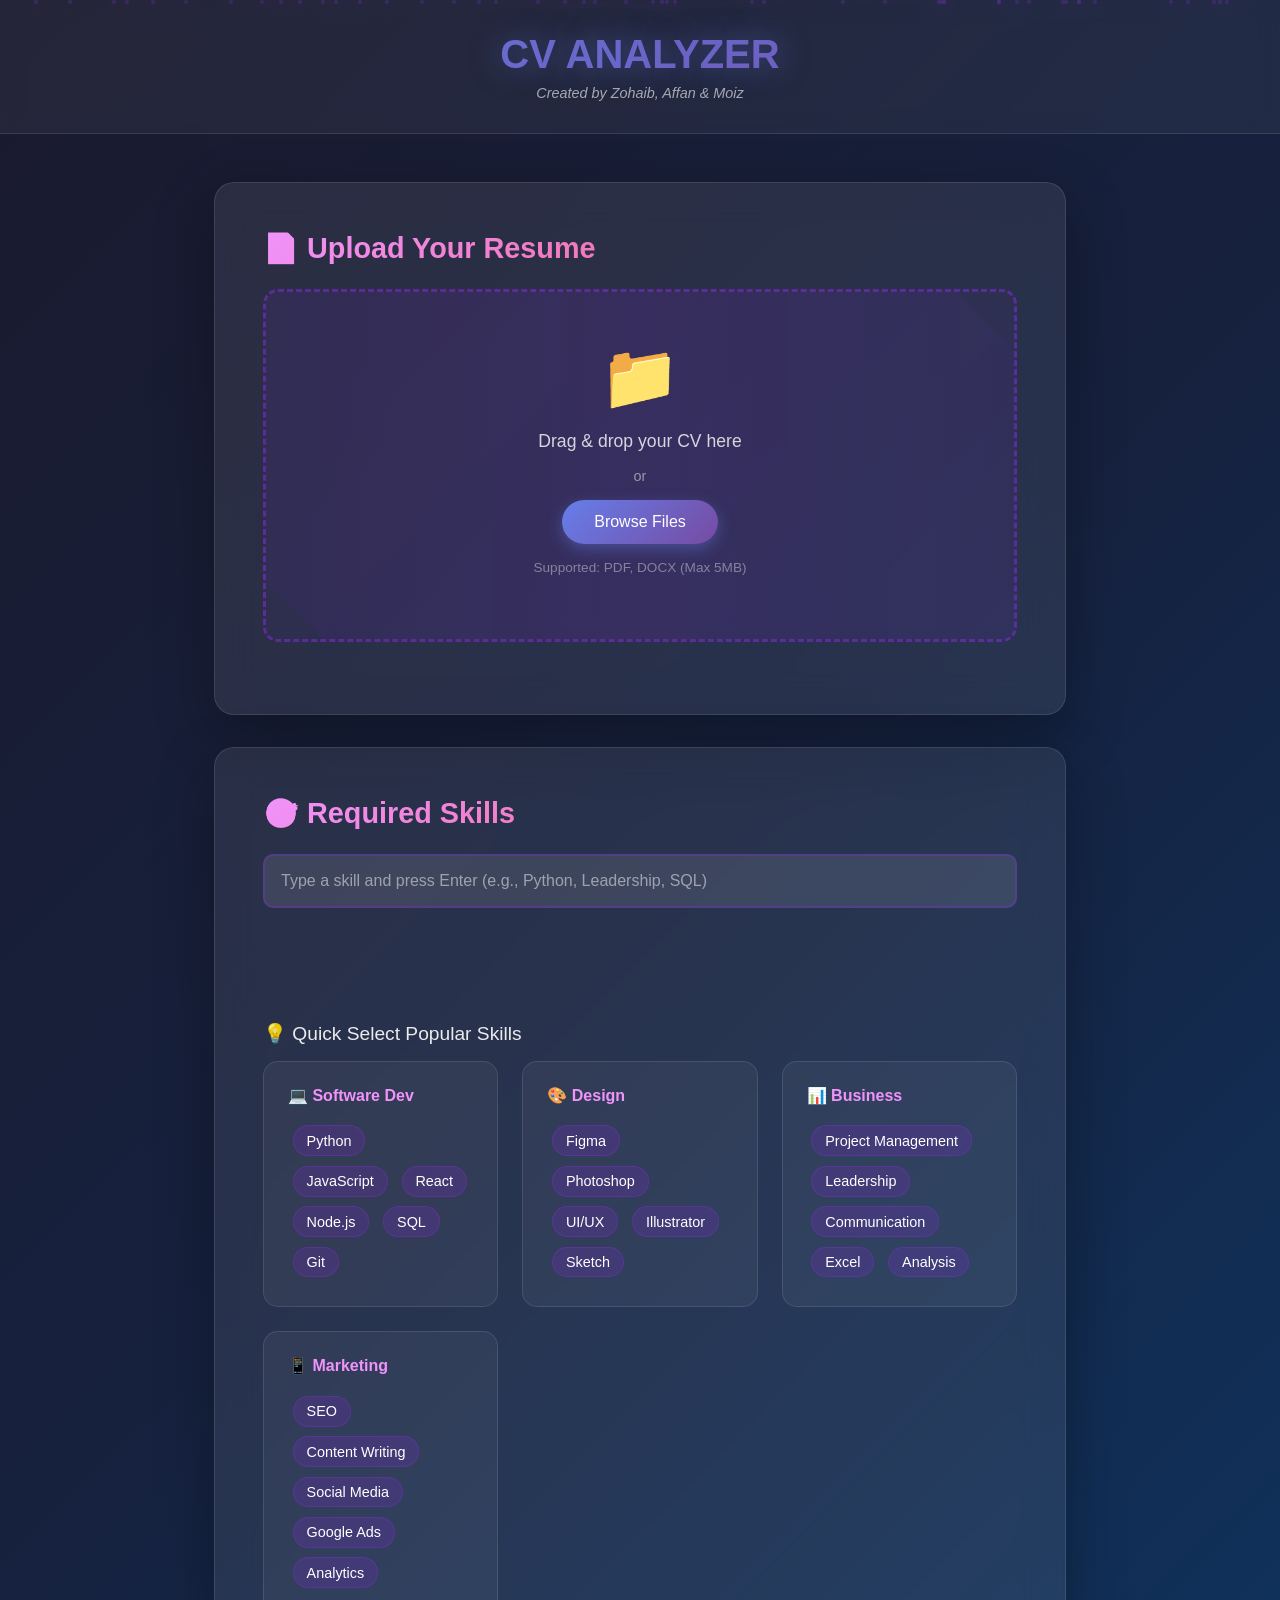
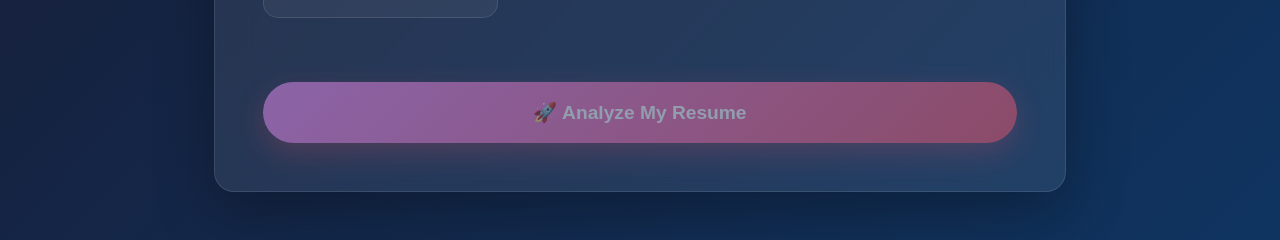
==== index.html @ d863b353 "Add files via upload" ====
<!DOCTYPE html>
<html lang="en">
<head>
    <meta charset="UTF-8">
    <meta name="viewport" content="width=device-width, initial-scale=1.0">
    <title>CV Analyzer - Upload Your Resume</title>
    <style>
        * {
            margin: 0;
            padding: 0;
            box-sizing: border-box;
        }

        body {
            font-family: 'Segoe UI', Tahoma, Geneva, Verdana, sans-serif;
            background: linear-gradient(135deg, #1a1a2e 0%, #16213e 50%, #0f3460 100%);
            min-height: 100vh;
            color: #fff;
            overflow-x: hidden;
        }

        /* Animated Background Particles */
        .particles {
            position: fixed;
            top: 0;
            left: 0;
            width: 100%;
            height: 100%;
            overflow: hidden;
            z-index: 0;
        }

        .particle {
            position: absolute;
            width: 4px;
            height: 4px;
            background: rgba(138, 43, 226, 0.5);
            border-radius: 50%;
            animation: float 15s infinite;
        }

        @keyframes float {
            0%, 100% { transform: translateY(0) translateX(0); opacity: 0; }
            10% { opacity: 1; }
            90% { opacity: 1; }
            100% { transform: translateY(-100vh) translateX(50px); opacity: 0; }
        }

        /* Header */
        header {
            position: relative;
            z-index: 10;
            padding: 2rem;
            text-align: center;
            background: rgba(255, 255, 255, 0.05);
            backdrop-filter: blur(10px);
            border-bottom: 1px solid rgba(255, 255, 255, 0.1);
        }

        .logo {
            font-size: 2.5rem;
            font-weight: bold;
            background: linear-gradient(135deg, #667eea 0%, #764ba2 100%);
            -webkit-background-clip: text;
            -webkit-text-fill-color: transparent;
            margin-bottom: 0.5rem;
            text-shadow: 0 0 30px rgba(102, 126, 234, 0.5);
        }

        .creators {
            font-size: 0.9rem;
            color: rgba(255, 255, 255, 0.6);
            font-style: italic;
        }

        /* Main Container */
        .container {
            position: relative;
            z-index: 10;
            max-width: 900px;
            margin: 3rem auto;
            padding: 0 1.5rem;
        }

        /* Upload Section */
        .upload-section {
            background: rgba(255, 255, 255, 0.08);
            backdrop-filter: blur(20px);
            border-radius: 20px;
            padding: 3rem;
            margin-bottom: 2rem;
            border: 1px solid rgba(255, 255, 255, 0.1);
            box-shadow: 0 20px 60px rgba(0, 0, 0, 0.3);
            transition: transform 0.3s ease;
        }

        .upload-section:hover {
            transform: translateY(-5px);
        }

        .section-title {
            font-size: 1.8rem;
            margin-bottom: 1.5rem;
            background: linear-gradient(135deg, #f093fb 0%, #f5576c 100%);
            -webkit-background-clip: text;
            -webkit-text-fill-color: transparent;
        }

        /* Drag and Drop Zone */
        .drop-zone {
            border: 3px dashed rgba(138, 43, 226, 0.5);
            border-radius: 15px;
            padding: 3rem;
            text-align: center;
            cursor: pointer;
            transition: all 0.3s ease;
            background: rgba(138, 43, 226, 0.05);
            margin-bottom: 1.5rem;
            position: relative;
            overflow: hidden;
        }

        .drop-zone::before {
            content: '';
            position: absolute;
            top: -50%;
            left: -50%;
            width: 200%;
            height: 200%;
            background: linear-gradient(45deg, transparent, rgba(138, 43, 226, 0.1), transparent);
            transform: rotate(45deg);
            animation: shimmer 3s infinite;
        }

        @keyframes shimmer {
            0% { transform: translateX(-100%) translateY(-100%) rotate(45deg); }
            100% { transform: translateX(100%) translateY(100%) rotate(45deg); }
        }

        .drop-zone:hover {
            border-color: #8a2be2;
            background: rgba(138, 43, 226, 0.1);
            transform: scale(1.02);
        }

        .drop-zone.dragover {
            border-color: #f093fb;
            background: rgba(240, 147, 251, 0.2);
            transform: scale(1.05);
        }

        .drop-zone-content {
            position: relative;
            z-index: 1;
        }

        .upload-icon {
            font-size: 4rem;
            margin-bottom: 1rem;
            animation: bounce 2s infinite;
        }

        @keyframes bounce {
            0%, 100% { transform: translateY(0); }
            50% { transform: translateY(-10px); }
        }

        .drop-zone p {
            font-size: 1.1rem;
            color: rgba(255, 255, 255, 0.8);
            margin-bottom: 1rem;
        }

        .file-input {
            display: none;
        }

        .file-btn {
            background: linear-gradient(135deg, #667eea 0%, #764ba2 100%);
            color: white;
            padding: 0.8rem 2rem;
            border: none;
            border-radius: 50px;
            font-size: 1rem;
            cursor: pointer;
            transition: all 0.3s ease;
            box-shadow: 0 5px 15px rgba(102, 126, 234, 0.4);
        }

        .file-btn:hover {
            transform: translateY(-2px);
            box-shadow: 0 8px 25px rgba(102, 126, 234, 0.6);
        }

        .file-info {
            margin-top: 1rem;
            padding: 1rem;
            background: rgba(0, 255, 127, 0.1);
            border-radius: 10px;
            border: 1px solid rgba(0, 255, 127, 0.3);
            display: none;
        }

        .file-info.show {
            display: block;
            animation: slideIn 0.5s ease;
        }

        @keyframes slideIn {
            from { opacity: 0; transform: translateY(-10px); }
            to { opacity: 1; transform: translateY(0); }
        }

        /* Skills Section */
        .skills-section {
            background: rgba(255, 255, 255, 0.08);
            backdrop-filter: blur(20px);
            border-radius: 20px;
            padding: 3rem;
            border: 1px solid rgba(255, 255, 255, 0.1);
            box-shadow: 0 20px 60px rgba(0, 0, 0, 0.3);
        }

        .skill-input-container {
            position: relative;
            margin-bottom: 2rem;
        }

        .skill-input {
            width: 100%;
            padding: 1rem;
            background: rgba(255, 255, 255, 0.1);
            border: 2px solid rgba(138, 43, 226, 0.3);
            border-radius: 10px;
            color: white;
            font-size: 1rem;
            transition: all 0.3s ease;
        }

        .skill-input:focus {
            outline: none;
            border-color: #8a2be2;
            background: rgba(255, 255, 255, 0.15);
            box-shadow: 0 0 20px rgba(138, 43, 226, 0.3);
        }

        .skill-input::placeholder {
            color: rgba(255, 255, 255, 0.5);
        }

        /* Skill Tags Display */
        .selected-skills {
            display: flex;
            flex-wrap: wrap;
            gap: 0.8rem;
            margin-bottom: 2rem;
            min-height: 50px;
        }

        .skill-tag {
            background: linear-gradient(135deg, #667eea 0%, #764ba2 100%);
            padding: 0.5rem 1rem;
            border-radius: 50px;
            display: inline-flex;
            align-items: center;
            gap: 0.5rem;
            animation: popIn 0.3s ease;
            box-shadow: 0 4px 10px rgba(102, 126, 234, 0.3);
        }

        @keyframes popIn {
            from { opacity: 0; transform: scale(0.5); }
            to { opacity: 1; transform: scale(1); }
        }

        .skill-tag .remove {
            cursor: pointer;
            font-weight: bold;
            transition: transform 0.2s ease;
        }

        .skill-tag .remove:hover {
            transform: scale(1.2);
            color: #ff6b6b;
        }

        /* Suggested Skills */
        .suggestions-title {
            font-size: 1.2rem;
            margin-bottom: 1rem;
            color: rgba(255, 255, 255, 0.9);
        }

        .skill-categories {
            display: grid;
            grid-template-columns: repeat(auto-fit, minmax(200px, 1fr));
            gap: 1.5rem;
            margin-bottom: 2rem;
        }

        .category {
            background: rgba(255, 255, 255, 0.05);
            padding: 1.5rem;
            border-radius: 15px;
            border: 1px solid rgba(255, 255, 255, 0.1);
            transition: all 0.3s ease;
        }

        .category:hover {
            background: rgba(255, 255, 255, 0.1);
            transform: translateY(-3px);
        }

        .category-title {
            font-weight: bold;
            margin-bottom: 1rem;
            color: #f093fb;
        }

        .suggestion-chip {
            display: inline-block;
            background: rgba(138, 43, 226, 0.2);
            padding: 0.4rem 0.8rem;
            border-radius: 20px;
            margin: 0.3rem;
            cursor: pointer;
            font-size: 0.9rem;
            border: 1px solid rgba(138, 43, 226, 0.3);
            transition: all 0.2s ease;
        }

        .suggestion-chip:hover {
            background: rgba(138, 43, 226, 0.4);
            transform: scale(1.05);
        }

        .suggestion-chip.selected {
            background: linear-gradient(135deg, #667eea 0%, #764ba2 100%);
            border-color: #667eea;
        }

        /* Analyze Button */
        .analyze-btn {
            width: 100%;
            padding: 1.2rem;
            background: linear-gradient(135deg, #f093fb 0%, #f5576c 100%);
            border: none;
            border-radius: 50px;
            color: white;
            font-size: 1.2rem;
            font-weight: bold;
            cursor: pointer;
            transition: all 0.3s ease;
            box-shadow: 0 10px 30px rgba(245, 87, 108, 0.4);
            margin-top: 2rem;
        }

        .analyze-btn:hover {
            transform: translateY(-3px);
            box-shadow: 0 15px 40px rgba(245, 87, 108, 0.6);
        }

        .analyze-btn:disabled {
            opacity: 0.5;
            cursor: not-allowed;
            transform: none;
        }

        /* Responsive Design */
        @media (max-width: 768px) {
            .logo {
                font-size: 2rem;
            }

            .upload-section, .skills-section {
                padding: 2rem 1.5rem;
            }

            .section-title {
                font-size: 1.5rem;
            }

            .skill-categories {
                grid-template-columns: 1fr;
            }

            .drop-zone {
                padding: 2rem 1rem;
            }
        }
    </style>
</head>
<body>
    <!-- Animated Background Particles -->
    <div class="particles" id="particles"></div>

    <!-- Header -->
    <header>
        <div class="logo">CV ANALYZER</div>
        <div class="creators">Created by Zohaib, Affan & Moiz</div>
    </header>

    <!-- Main Container -->
    <div class="container">
        <!-- Upload Section -->
        <div class="upload-section">
            <h2 class="section-title">📄 Upload Your Resume</h2>
            
            <div class="drop-zone" id="dropZone">
                <div class="drop-zone-content">
                    <div class="upload-icon">📁</div>
                    <p>Drag & drop your CV here</p>
                    <p style="font-size: 0.9rem; color: rgba(255,255,255,0.5);">or</p>
                    <button class="file-btn" onclick="document.getElementById('fileInput').click()">
                        Browse Files
                    </button>
                    <p style="font-size: 0.85rem; margin-top: 1rem; color: rgba(255,255,255,0.4);">
                        Supported: PDF, DOCX (Max 5MB)
                    </p>
                </div>
            </div>

            <input type="file" id="fileInput" class="file-input" accept=".pdf,.docx">
            
            <div class="file-info" id="fileInfo">
                <strong>✅ File Selected:</strong>
                <p id="fileName"></p>
            </div>
        </div>

        <!-- Skills Section -->
        <div class="skills-section">
            <h2 class="section-title">🎯 Required Skills</h2>
            
            <div class="skill-input-container">
                <input 
                    type="text" 
                    class="skill-input" 
                    id="skillInput" 
                    placeholder="Type a skill and press Enter (e.g., Python, Leadership, SQL)"
                >
            </div>

            <div class="selected-skills" id="selectedSkills"></div>

            <div class="suggestions-title">💡 Quick Select Popular Skills</div>
            
            <div class="skill-categories">
                <div class="category">
                    <div class="category-title">💻 Software Dev</div>
                    <div class="suggestion-chip" data-skill="Python">Python</div>
                    <div class="suggestion-chip" data-skill="JavaScript">JavaScript</div>
                    <div class="suggestion-chip" data-skill="React">React</div>
                    <div class="suggestion-chip" data-skill="Node.js">Node.js</div>
                    <div class="suggestion-chip" data-skill="SQL">SQL</div>
                    <div class="suggestion-chip" data-skill="Git">Git</div>
                </div>

                <div class="category">
                    <div class="category-title">🎨 Design</div>
                    <div class="suggestion-chip" data-skill="Figma">Figma</div>
                    <div class="suggestion-chip" data-skill="Photoshop">Photoshop</div>
                    <div class="suggestion-chip" data-skill="UI/UX">UI/UX</div>
                    <div class="suggestion-chip" data-skill="Illustrator">Illustrator</div>
                    <div class="suggestion-chip" data-skill="Sketch">Sketch</div>
                </div>

                <div class="category">
                    <div class="category-title">📊 Business</div>
                    <div class="suggestion-chip" data-skill="Project Management">Project Management</div>
                    <div class="suggestion-chip" data-skill="Leadership">Leadership</div>
                    <div class="suggestion-chip" data-skill="Communication">Communication</div>
                    <div class="suggestion-chip" data-skill="Excel">Excel</div>
                    <div class="suggestion-chip" data-skill="Analysis">Analysis</div>
                </div>

                <div class="category">
                    <div class="category-title">📱 Marketing</div>
                    <div class="suggestion-chip" data-skill="SEO">SEO</div>
                    <div class="suggestion-chip" data-skill="Content Writing">Content Writing</div>
                    <div class="suggestion-chip" data-skill="Social Media">Social Media</div>
                    <div class="suggestion-chip" data-skill="Google Ads">Google Ads</div>
                    <div class="suggestion-chip" data-skill="Analytics">Analytics</div>
                </div>
            </div>

            <button class="analyze-btn" id="analyzeBtn" disabled>
                🚀 Analyze My Resume
            </button>
        </div>
    </div>

    <script>
        // Create floating particles
        function createParticles() {
            const particlesContainer = document.getElementById('particles');
            for (let i = 0; i < 50; i++) {
                const particle = document.createElement('div');
                particle.className = 'particle';
                particle.style.left = Math.random() * 100 + '%';
                particle.style.animationDelay = Math.random() * 15 + 's';
                particle.style.animationDuration = (Math.random() * 10 + 10) + 's';
                particlesContainer.appendChild(particle);
            }
        }
        createParticles();

        // File Upload Handling
        const dropZone = document.getElementById('dropZone');
        const fileInput = document.getElementById('fileInput');
        const fileInfo = document.getElementById('fileInfo');
        const fileName = document.getElementById('fileName');
        const analyzeBtn = document.getElementById('analyzeBtn');
        let uploadedFile = null;

        // Drag and drop handlers
        dropZone.addEventListener('dragover', (e) => {
            e.preventDefault();
            dropZone.classList.add('dragover');
        });

        dropZone.addEventListener('dragleave', () => {
            dropZone.classList.remove('dragover');
        });

        dropZone.addEventListener('drop', (e) => {
            e.preventDefault();
            dropZone.classList.remove('dragover');
            const files = e.dataTransfer.files;
            if (files.length > 0) {
                handleFile(files[0]);
            }
        });

        fileInput.addEventListener('change', (e) => {
            if (e.target.files.length > 0) {
                handleFile(e.target.files[0]);
            }
        });

        function handleFile(file) {
            const validTypes = ['application/pdf', 'application/vnd.openxmlformats-officedocument.wordprocessingml.document'];
            const maxSize = 5 * 1024 * 1024; // 5MB

            if (!validTypes.includes(file.type)) {
                alert('Please upload a PDF or DOCX file');
                return;
            }

            if (file.size > maxSize) {
                alert('File size must be less than 5MB');
                return;
            }

            uploadedFile = file;
            fileName.textContent = file.name;
            fileInfo.classList.add('show');
            checkFormComplete();
        }

        // Skills Handling
        const skillInput = document.getElementById('skillInput');
        const selectedSkillsContainer = document.getElementById('selectedSkills');
        const selectedSkills = new Set();

        skillInput.addEventListener('keypress', (e) => {
            if (e.key === 'Enter' && skillInput.value.trim()) {
                addSkill(skillInput.value.trim());
                skillInput.value = '';
            }
        });

        // Handle suggestion chip clicks
        document.querySelectorAll('.suggestion-chip').forEach(chip => {
            chip.addEventListener('click', () => {
                const skill = chip.getAttribute('data-skill');
                if (selectedSkills.has(skill)) {
                    removeSkill(skill);
                    chip.classList.remove('selected');
                } else {
                    addSkill(skill);
                    chip.classList.add('selected');
                }
            });
        });

        function addSkill(skill) {
            if (!selectedSkills.has(skill)) {
                selectedSkills.add(skill);
                const tag = document.createElement('div');
                tag.className = 'skill-tag';
                tag.innerHTML = `
                    <span>${skill}</span>
                    <span class="remove" onclick="removeSkillByElement('${skill}', this)">✕</span>
                `;
                selectedSkillsContainer.appendChild(tag);
                
                // Mark suggestion chip as selected if exists
                document.querySelectorAll('.suggestion-chip').forEach(chip => {
                    if (chip.getAttribute('data-skill') === skill) {
                        chip.classList.add('selected');
                    }
                });
                
                checkFormComplete();
            }
        }

        function removeSkill(skill) {
            selectedSkills.delete(skill);
            checkFormComplete();
        }

        window.removeSkillByElement = function(skill, element) {
            element.parentElement.remove();
            removeSkill(skill);
            
            // Unmark suggestion chip
            document.querySelectorAll('.suggestion-chip').forEach(chip => {
                if (chip.getAttribute('data-skill') === skill) {
                    chip.classList.remove('selected');
                }
            });
        };

        function checkFormComplete() {
            analyzeBtn.disabled = !(uploadedFile && selectedSkills.size > 0);
        }

        // Analyze Button Click
        analyzeBtn.addEventListener('click', () => {
            if (!uploadedFile || selectedSkills.size === 0) {
                alert('Please upload a CV and add at least one skill');
                return;
            }

            // Store data in localStorage for next page
            localStorage.setItem('uploadedFileName', uploadedFile.name);
            localStorage.setItem('requiredSkills', JSON.stringify([...selectedSkills]));
            
            // In real implementation, you would send this data to backend:
            // const formData = new FormData();
            // formData.append('cv_file', uploadedFile);
            // formData.append('required_skills', JSON.stringify([...selectedSkills]));
            // 
            // fetch('YOUR_BACKEND_API/analyze_cv', {
            //     method: 'POST',
            //     body: formData
            // })
            // .then(response => response.json())
            // .then(data => {
            //     localStorage.setItem('analysisResults', JSON.stringify(data));
            //     window.location.href = 'results.html';
            // });

            // For demo, redirect to results page after brief delay
            analyzeBtn.textContent = '🔄 Processing...';
            analyzeBtn.disabled = true;
            
            setTimeout(() => {
                window.location.href = 'results.html';
            }, 1500);
        });
    </script>
</body>
</html>
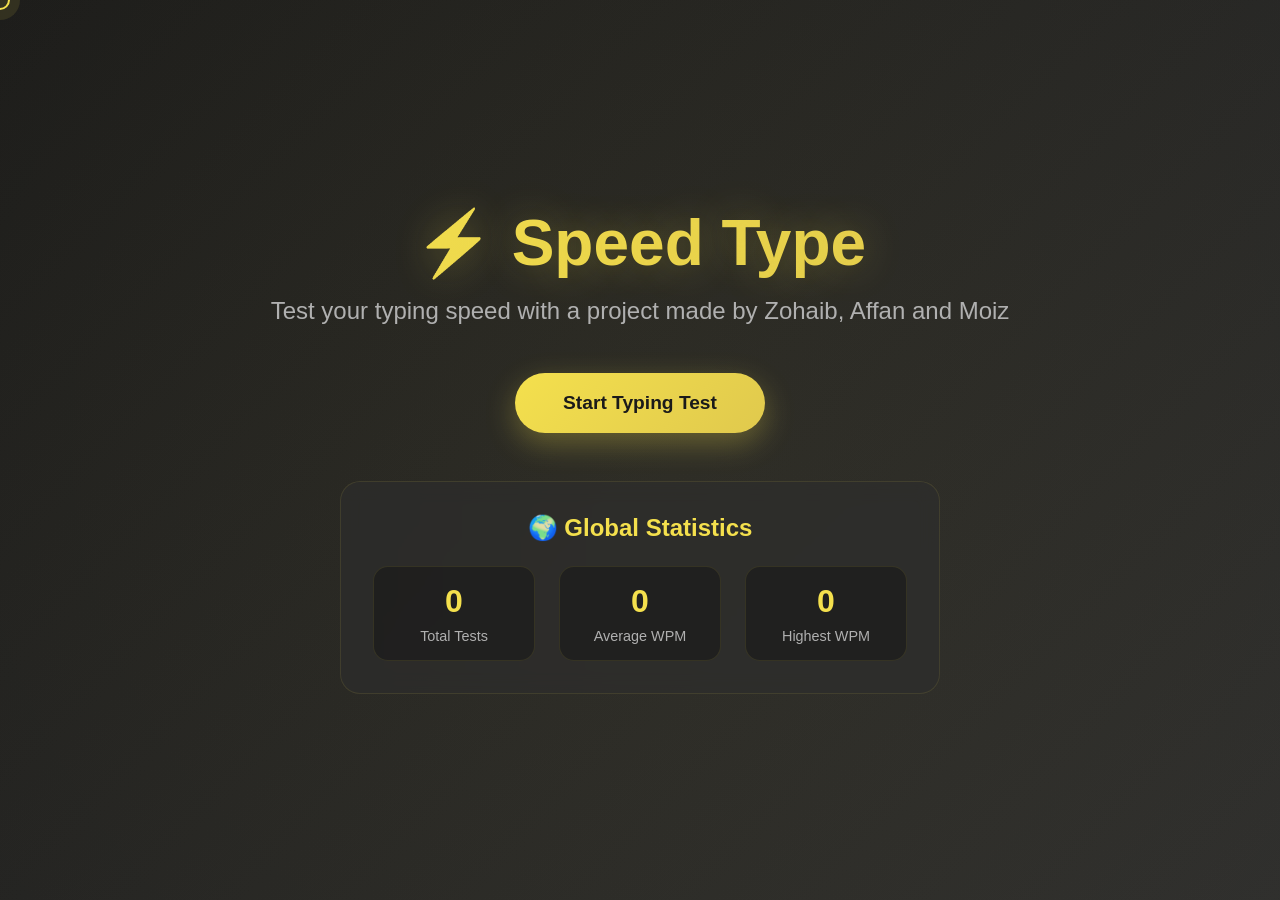
==== commit 28f90d0f: "Add files via upload" ====
--- a/index.html
+++ b/index.html
@@ -3,664 +3,584 @@
 <head>
     <meta charset="UTF-8">
     <meta name="viewport" content="width=device-width, initial-scale=1.0">
-    <title>CV Analyzer - Upload Your Resume</title>
-    <style>
-        * {
-            margin: 0;
-            padding: 0;
-            box-sizing: border-box;
-        }
-
-        body {
-            font-family: 'Segoe UI', Tahoma, Geneva, Verdana, sans-serif;
-            background: linear-gradient(135deg, #1a1a2e 0%, #16213e 50%, #0f3460 100%);
-            min-height: 100vh;
-            color: #fff;
-            overflow-x: hidden;
-        }
-
-        /* Animated Background Particles */
-        .particles {
-            position: fixed;
-            top: 0;
-            left: 0;
-            width: 100%;
-            height: 100%;
-            overflow: hidden;
-            z-index: 0;
-        }
-
-        .particle {
-            position: absolute;
-            width: 4px;
-            height: 4px;
-            background: rgba(138, 43, 226, 0.5);
-            border-radius: 50%;
-            animation: float 15s infinite;
-        }
-
-        @keyframes float {
-            0%, 100% { transform: translateY(0) translateX(0); opacity: 0; }
-            10% { opacity: 1; }
-            90% { opacity: 1; }
-            100% { transform: translateY(-100vh) translateX(50px); opacity: 0; }
-        }
-
-        /* Header */
-        header {
-            position: relative;
-            z-index: 10;
-            padding: 2rem;
-            text-align: center;
-            background: rgba(255, 255, 255, 0.05);
-            backdrop-filter: blur(10px);
-            border-bottom: 1px solid rgba(255, 255, 255, 0.1);
-        }
-
-        .logo {
-            font-size: 2.5rem;
-            font-weight: bold;
-            background: linear-gradient(135deg, #667eea 0%, #764ba2 100%);
-            -webkit-background-clip: text;
-            -webkit-text-fill-color: transparent;
-            margin-bottom: 0.5rem;
-            text-shadow: 0 0 30px rgba(102, 126, 234, 0.5);
-        }
-
-        .creators {
-            font-size: 0.9rem;
-            color: rgba(255, 255, 255, 0.6);
-            font-style: italic;
-        }
-
-        /* Main Container */
-        .container {
-            position: relative;
-            z-index: 10;
-            max-width: 900px;
-            margin: 3rem auto;
-            padding: 0 1.5rem;
-        }
-
-        /* Upload Section */
-        .upload-section {
-            background: rgba(255, 255, 255, 0.08);
-            backdrop-filter: blur(20px);
-            border-radius: 20px;
-            padding: 3rem;
-            margin-bottom: 2rem;
-            border: 1px solid rgba(255, 255, 255, 0.1);
-            box-shadow: 0 20px 60px rgba(0, 0, 0, 0.3);
-            transition: transform 0.3s ease;
-        }
-
-        .upload-section:hover {
-            transform: translateY(-5px);
-        }
-
-        .section-title {
-            font-size: 1.8rem;
-            margin-bottom: 1.5rem;
-            background: linear-gradient(135deg, #f093fb 0%, #f5576c 100%);
-            -webkit-background-clip: text;
-            -webkit-text-fill-color: transparent;
-        }
-
-        /* Drag and Drop Zone */
-        .drop-zone {
-            border: 3px dashed rgba(138, 43, 226, 0.5);
-            border-radius: 15px;
-            padding: 3rem;
-            text-align: center;
-            cursor: pointer;
-            transition: all 0.3s ease;
-            background: rgba(138, 43, 226, 0.05);
-            margin-bottom: 1.5rem;
-            position: relative;
-            overflow: hidden;
-        }
-
-        .drop-zone::before {
-            content: '';
-            position: absolute;
-            top: -50%;
-            left: -50%;
-            width: 200%;
-            height: 200%;
-            background: linear-gradient(45deg, transparent, rgba(138, 43, 226, 0.1), transparent);
-            transform: rotate(45deg);
-            animation: shimmer 3s infinite;
-        }
-
-        @keyframes shimmer {
-            0% { transform: translateX(-100%) translateY(-100%) rotate(45deg); }
-            100% { transform: translateX(100%) translateY(100%) rotate(45deg); }
-        }
-
-        .drop-zone:hover {
-            border-color: #8a2be2;
-            background: rgba(138, 43, 226, 0.1);
-            transform: scale(1.02);
-        }
-
-        .drop-zone.dragover {
-            border-color: #f093fb;
-            background: rgba(240, 147, 251, 0.2);
-            transform: scale(1.05);
-        }
-
-        .drop-zone-content {
-            position: relative;
-            z-index: 1;
-        }
-
-        .upload-icon {
-            font-size: 4rem;
-            margin-bottom: 1rem;
-            animation: bounce 2s infinite;
-        }
-
-        @keyframes bounce {
-            0%, 100% { transform: translateY(0); }
-            50% { transform: translateY(-10px); }
-        }
-
-        .drop-zone p {
-            font-size: 1.1rem;
-            color: rgba(255, 255, 255, 0.8);
-            margin-bottom: 1rem;
-        }
-
-        .file-input {
-            display: none;
-        }
-
-        .file-btn {
-            background: linear-gradient(135deg, #667eea 0%, #764ba2 100%);
-            color: white;
-            padding: 0.8rem 2rem;
-            border: none;
-            border-radius: 50px;
-            font-size: 1rem;
-            cursor: pointer;
-            transition: all 0.3s ease;
-            box-shadow: 0 5px 15px rgba(102, 126, 234, 0.4);
-        }
-
-        .file-btn:hover {
-            transform: translateY(-2px);
-            box-shadow: 0 8px 25px rgba(102, 126, 234, 0.6);
-        }
-
-        .file-info {
-            margin-top: 1rem;
-            padding: 1rem;
-            background: rgba(0, 255, 127, 0.1);
-            border-radius: 10px;
-            border: 1px solid rgba(0, 255, 127, 0.3);
-            display: none;
-        }
-
-        .file-info.show {
-            display: block;
-            animation: slideIn 0.5s ease;
-        }
-
-        @keyframes slideIn {
-            from { opacity: 0; transform: translateY(-10px); }
-            to { opacity: 1; transform: translateY(0); }
-        }
-
-        /* Skills Section */
-        .skills-section {
-            background: rgba(255, 255, 255, 0.08);
-            backdrop-filter: blur(20px);
-            border-radius: 20px;
-            padding: 3rem;
-            border: 1px solid rgba(255, 255, 255, 0.1);
-            box-shadow: 0 20px 60px rgba(0, 0, 0, 0.3);
-        }
-
-        .skill-input-container {
-            position: relative;
-            margin-bottom: 2rem;
-        }
-
-        .skill-input {
-            width: 100%;
-            padding: 1rem;
-            background: rgba(255, 255, 255, 0.1);
-            border: 2px solid rgba(138, 43, 226, 0.3);
-            border-radius: 10px;
-            color: white;
-            font-size: 1rem;
-            transition: all 0.3s ease;
-        }
-
-        .skill-input:focus {
-            outline: none;
-            border-color: #8a2be2;
-            background: rgba(255, 255, 255, 0.15);
-            box-shadow: 0 0 20px rgba(138, 43, 226, 0.3);
-        }
-
-        .skill-input::placeholder {
-            color: rgba(255, 255, 255, 0.5);
-        }
-
-        /* Skill Tags Display */
-        .selected-skills {
-            display: flex;
-            flex-wrap: wrap;
-            gap: 0.8rem;
-            margin-bottom: 2rem;
-            min-height: 50px;
-        }
-
-        .skill-tag {
-            background: linear-gradient(135deg, #667eea 0%, #764ba2 100%);
-            padding: 0.5rem 1rem;
-            border-radius: 50px;
-            display: inline-flex;
-            align-items: center;
-            gap: 0.5rem;
-            animation: popIn 0.3s ease;
-            box-shadow: 0 4px 10px rgba(102, 126, 234, 0.3);
-        }
-
-        @keyframes popIn {
-            from { opacity: 0; transform: scale(0.5); }
-            to { opacity: 1; transform: scale(1); }
-        }
-
-        .skill-tag .remove {
-            cursor: pointer;
-            font-weight: bold;
-            transition: transform 0.2s ease;
-        }
-
-        .skill-tag .remove:hover {
-            transform: scale(1.2);
-            color: #ff6b6b;
-        }
-
-        /* Suggested Skills */
-        .suggestions-title {
-            font-size: 1.2rem;
-            margin-bottom: 1rem;
-            color: rgba(255, 255, 255, 0.9);
-        }
-
-        .skill-categories {
-            display: grid;
-            grid-template-columns: repeat(auto-fit, minmax(200px, 1fr));
-            gap: 1.5rem;
-            margin-bottom: 2rem;
-        }
-
-        .category {
-            background: rgba(255, 255, 255, 0.05);
-            padding: 1.5rem;
-            border-radius: 15px;
-            border: 1px solid rgba(255, 255, 255, 0.1);
-            transition: all 0.3s ease;
-        }
-
-        .category:hover {
-            background: rgba(255, 255, 255, 0.1);
-            transform: translateY(-3px);
-        }
-
-        .category-title {
-            font-weight: bold;
-            margin-bottom: 1rem;
-            color: #f093fb;
-        }
-
-        .suggestion-chip {
-            display: inline-block;
-            background: rgba(138, 43, 226, 0.2);
-            padding: 0.4rem 0.8rem;
-            border-radius: 20px;
-            margin: 0.3rem;
-            cursor: pointer;
-            font-size: 0.9rem;
-            border: 1px solid rgba(138, 43, 226, 0.3);
-            transition: all 0.2s ease;
-        }
-
-        .suggestion-chip:hover {
-            background: rgba(138, 43, 226, 0.4);
-            transform: scale(1.05);
-        }
-
-        .suggestion-chip.selected {
-            background: linear-gradient(135deg, #667eea 0%, #764ba2 100%);
-            border-color: #667eea;
-        }
-
-        /* Analyze Button */
-        .analyze-btn {
-            width: 100%;
-            padding: 1.2rem;
-            background: linear-gradient(135deg, #f093fb 0%, #f5576c 100%);
-            border: none;
-            border-radius: 50px;
-            color: white;
-            font-size: 1.2rem;
-            font-weight: bold;
-            cursor: pointer;
-            transition: all 0.3s ease;
-            box-shadow: 0 10px 30px rgba(245, 87, 108, 0.4);
-            margin-top: 2rem;
-        }
-
-        .analyze-btn:hover {
-            transform: translateY(-3px);
-            box-shadow: 0 15px 40px rgba(245, 87, 108, 0.6);
-        }
-
-        .analyze-btn:disabled {
-            opacity: 0.5;
-            cursor: not-allowed;
-            transform: none;
-        }
-
-        /* Responsive Design */
-        @media (max-width: 768px) {
-            .logo {
-                font-size: 2rem;
-            }
-
-            .upload-section, .skills-section {
-                padding: 2rem 1.5rem;
-            }
-
-            .section-title {
-                font-size: 1.5rem;
-            }
-
-            .skill-categories {
-                grid-template-columns: 1fr;
-            }
-
-            .drop-zone {
-                padding: 2rem 1rem;
-            }
-        }
-    </style>
+    <title>Premium WPM Tester</title>
+    <link rel="stylesheet" href="style.css">
 </head>
 <body>
-    <!-- Animated Background Particles -->
-    <div class="particles" id="particles"></div>
-
-    <!-- Header -->
-    <header>
-        <div class="logo">CV ANALYZER</div>
-        <div class="creators">Created by Zohaib, Affan & Moiz</div>
-    </header>
-
-    <!-- Main Container -->
-    <div class="container">
-        <!-- Upload Section -->
-        <div class="upload-section">
-            <h2 class="section-title">📄 Upload Your Resume</h2>
-            
-            <div class="drop-zone" id="dropZone">
-                <div class="drop-zone-content">
-                    <div class="upload-icon">📁</div>
-                    <p>Drag & drop your CV here</p>
-                    <p style="font-size: 0.9rem; color: rgba(255,255,255,0.5);">or</p>
-                    <button class="file-btn" onclick="document.getElementById('fileInput').click()">
-                        Browse Files
-                    </button>
-                    <p style="font-size: 0.85rem; margin-top: 1rem; color: rgba(255,255,255,0.4);">
-                        Supported: PDF, DOCX (Max 5MB)
-                    </p>
-                </div>
-            </div>
-
-            <input type="file" id="fileInput" class="file-input" accept=".pdf,.docx">
-            
-            <div class="file-info" id="fileInfo">
-                <strong>✅ File Selected:</strong>
-                <p id="fileName"></p>
-            </div>
-        </div>
-
-        <!-- Skills Section -->
-        <div class="skills-section">
-            <h2 class="section-title">🎯 Required Skills</h2>
-            
-            <div class="skill-input-container">
-                <input 
-                    type="text" 
-                    class="skill-input" 
-                    id="skillInput" 
-                    placeholder="Type a skill and press Enter (e.g., Python, Leadership, SQL)"
-                >
-            </div>
-
-            <div class="selected-skills" id="selectedSkills"></div>
-
-            <div class="suggestions-title">💡 Quick Select Popular Skills</div>
-            
-            <div class="skill-categories">
-                <div class="category">
-                    <div class="category-title">💻 Software Dev</div>
-                    <div class="suggestion-chip" data-skill="Python">Python</div>
-                    <div class="suggestion-chip" data-skill="JavaScript">JavaScript</div>
-                    <div class="suggestion-chip" data-skill="React">React</div>
-                    <div class="suggestion-chip" data-skill="Node.js">Node.js</div>
-                    <div class="suggestion-chip" data-skill="SQL">SQL</div>
-                    <div class="suggestion-chip" data-skill="Git">Git</div>
-                </div>
-
-                <div class="category">
-                    <div class="category-title">🎨 Design</div>
-                    <div class="suggestion-chip" data-skill="Figma">Figma</div>
-                    <div class="suggestion-chip" data-skill="Photoshop">Photoshop</div>
-                    <div class="suggestion-chip" data-skill="UI/UX">UI/UX</div>
-                    <div class="suggestion-chip" data-skill="Illustrator">Illustrator</div>
-                    <div class="suggestion-chip" data-skill="Sketch">Sketch</div>
-                </div>
-
-                <div class="category">
-                    <div class="category-title">📊 Business</div>
-                    <div class="suggestion-chip" data-skill="Project Management">Project Management</div>
-                    <div class="suggestion-chip" data-skill="Leadership">Leadership</div>
-                    <div class="suggestion-chip" data-skill="Communication">Communication</div>
-                    <div class="suggestion-chip" data-skill="Excel">Excel</div>
-                    <div class="suggestion-chip" data-skill="Analysis">Analysis</div>
-                </div>
-
-                <div class="category">
-                    <div class="category-title">📱 Marketing</div>
-                    <div class="suggestion-chip" data-skill="SEO">SEO</div>
-                    <div class="suggestion-chip" data-skill="Content Writing">Content Writing</div>
-                    <div class="suggestion-chip" data-skill="Social Media">Social Media</div>
-                    <div class="suggestion-chip" data-skill="Google Ads">Google Ads</div>
-                    <div class="suggestion-chip" data-skill="Analytics">Analytics</div>
-                </div>
-            </div>
-
-            <button class="analyze-btn" id="analyzeBtn" disabled>
-                🚀 Analyze My Resume
-            </button>
+    <!-- Custom Cursor -->
+    <div class="cursor"></div>
+    <div class="cursor-follower"></div>
+
+    <!-- CAPTCHA Modal -->
+    <div class="captcha-modal" id="captchaModal">
+        <div class="captcha-container">
+            <h2>🔒 Verify You're Human</h2>
+            <p>Please enter the CAPTCHA below to start the test</p>
+            <div class="captcha-display">
+                <span id="captchaText">Loading...</span>
+                <button class="refresh-captcha" onclick="generateCaptcha()">🔄</button>
+            </div>
+            <input type="text" id="captchaInput" placeholder="Enter CAPTCHA" class="captcha-input">
+            <div class="captcha-error" id="captchaError"></div>
+            <button class="verify-btn" onclick="verifyCaptcha()">Verify & Start</button>
         </div>
     </div>
 
+    <!-- Hero Section -->
+    <section class="hero" id="hero">
+        <div class="hero-content">
+            <h1>⚡ Speed Type</h1>
+            <p class="subtitle">Test your typing speed with a project made by Zohaib, Affan and Moiz</p>
+            <button class="start-btn" onclick="showCaptcha()">Start Typing Test</button>
+            <div class="global-stats" id="globalStats">
+                <h3>🌍 Global Statistics</h3>
+                <div class="stats-grid">
+                    <div class="stat-item">
+                        <span class="stat-num" id="totalTests">0</span>
+                        <span class="stat-text">Total Tests</span>
+                    </div>
+                    <div class="stat-item">
+                        <span class="stat-num" id="avgWpm">0</span>
+                        <span class="stat-text">Average WPM</span>
+                    </div>
+                    <div class="stat-item">
+                        <span class="stat-num" id="highestWpm">0</span>
+                        <span class="stat-text">Highest WPM</span>
+                    </div>
+                </div>
+            </div>
+        </div>
+    </section>
+
+    <!-- Test Section -->
+    <section class="test-section" id="testSection">
+        <div class="test-container">
+            <div class="time-selector">
+                <button class="time-btn active" onclick="selectTime(15)">15s</button>
+                <button class="time-btn" onclick="selectTime(30)">30s</button>
+                <button class="time-btn" onclick="selectTime(60)">60s</button>
+                <button class="time-btn" onclick="selectTime(90)">90s</button>
+            </div>
+
+            <div class="stats-bar">
+                <div class="stat">
+                    <span class="stat-value" id="timer">60</span>
+                    <span class="stat-label">Time</span>
+                </div>
+                <div class="stat">
+                    <span class="stat-value" id="wpm">0</span>
+                    <span class="stat-label">WPM</span>
+                </div>
+                <div class="stat">
+                    <span class="stat-value" id="accuracy">100</span>
+                    <span class="stat-label">Accuracy %</span>
+                </div>
+                <div class="stat">
+                    <span class="stat-value" id="errors">0</span>
+                    <span class="stat-label">Errors</span>
+                </div>
+            </div>
+
+            <div class="text-display" id="textDisplay"></div>
+            <input type="text" class="input-field" id="inputField" placeholder="Start typing here..." disabled>
+
+            <div class="control-btns">
+                <button class="ctrl-btn" onclick="newParagraph()">🔄 New Paragraph</button>
+                <button class="ctrl-btn" onclick="resetTest()">↻ Reset</button>
+            </div>
+        </div>
+    </section>
+
+    <!-- Results Section -->
+    <section class="results-section" id="resultsSection">
+        <div class="results-container">
+            <div class="results-header">
+                <h2>🎉 Test Complete!</h2>
+            </div>
+
+            <div class="main-results">
+                <div class="result-card">
+                    <h3 id="finalWpm">0</h3>
+                    <p>Words Per Minute</p>
+                </div>
+                <div class="result-card">
+                    <h3 id="finalAccuracy">0%</h3>
+                    <p>Accuracy</p>
+                </div>
+                <div class="result-card">
+                    <h3 id="finalCorrect">0</h3>
+                    <p>Correct Words</p>
+                </div>
+                <div class="result-card">
+                    <h3 id="finalErrors">0</h3>
+                    <p>Total Errors</p>
+                </div>
+            </div>
+
+            <!-- Leaderboard Tabs -->
+            <div class="leaderboard-tabs">
+                <button class="tab-btn active" onclick="showTab('personal')">📊 Your History</button>
+                <button class="tab-btn" onclick="showTab('global')">🌍 Global Leaderboard</button>
+            </div>
+
+            <!-- Personal History Section -->
+            <div class="history-section" id="personalHistory">
+                <h3>📊 Your Best Scores</h3>
+                <div class="history-grid" id="historyGrid"></div>
+            </div>
+
+            <!-- Global Leaderboard Section -->
+            <div class="history-section" id="globalLeaderboard" style="display: none;">
+                <h3>🌍 Top 10 Global Scores</h3>
+                <div class="history-grid" id="leaderboardGrid"></div>
+            </div>
+
+            <div class="control-btns">
+                <button class="ctrl-btn" onclick="retakeTest()">↻ Take Another Test</button>
+                <button class="ctrl-btn" onclick="goHome()">🏠 Home</button>
+            </div>
+        </div>
+    </section>
+
     <script>
-        // Create floating particles
-        function createParticles() {
-            const particlesContainer = document.getElementById('particles');
-            for (let i = 0; i < 50; i++) {
-                const particle = document.createElement('div');
-                particle.className = 'particle';
-                particle.style.left = Math.random() * 100 + '%';
-                particle.style.animationDelay = Math.random() * 15 + 's';
-                particle.style.animationDuration = (Math.random() * 10 + 10) + 's';
-                particlesContainer.appendChild(particle);
-            }
-        }
-        createParticles();
-
-        // File Upload Handling
-        const dropZone = document.getElementById('dropZone');
-        const fileInput = document.getElementById('fileInput');
-        const fileInfo = document.getElementById('fileInfo');
-        const fileName = document.getElementById('fileName');
-        const analyzeBtn = document.getElementById('analyzeBtn');
-        let uploadedFile = null;
-
-        // Drag and drop handlers
-        dropZone.addEventListener('dragover', (e) => {
-            e.preventDefault();
-            dropZone.classList.add('dragover');
+        // API Base URL - Change this if your backend runs on different host/port
+        const API_URL = 'http://localhost:8000';
+
+        // Custom Cursor
+        const cursor = document.querySelector('.cursor');
+        const follower = document.querySelector('.cursor-follower');
+
+        document.addEventListener('mousemove', (e) => {
+            cursor.style.left = e.clientX + 'px';
+            cursor.style.top = e.clientY + 'px';
+            
+            setTimeout(() => {
+                follower.style.left = e.clientX + 'px';
+                follower.style.top = e.clientY + 'px';
+            }, 100);
         });
 
-        dropZone.addEventListener('dragleave', () => {
-            dropZone.classList.remove('dragover');
-        });
-
-        dropZone.addEventListener('drop', (e) => {
-            e.preventDefault();
-            dropZone.classList.remove('dragover');
-            const files = e.dataTransfer.files;
-            if (files.length > 0) {
-                handleFile(files[0]);
-            }
-        });
-
-        fileInput.addEventListener('change', (e) => {
-            if (e.target.files.length > 0) {
-                handleFile(e.target.files[0]);
-            }
-        });
-
-        function handleFile(file) {
-            const validTypes = ['application/pdf', 'application/vnd.openxmlformats-officedocument.wordprocessingml.document'];
-            const maxSize = 5 * 1024 * 1024; // 5MB
-
-            if (!validTypes.includes(file.type)) {
-                alert('Please upload a PDF or DOCX file');
-                return;
-            }
-
-            if (file.size > maxSize) {
-                alert('File size must be less than 5MB');
-                return;
-            }
-
-            uploadedFile = file;
-            fileName.textContent = file.name;
-            fileInfo.classList.add('show');
-            checkFormComplete();
-        }
-
-        // Skills Handling
-        const skillInput = document.getElementById('skillInput');
-        const selectedSkillsContainer = document.getElementById('selectedSkills');
-        const selectedSkills = new Set();
-
-        skillInput.addEventListener('keypress', (e) => {
-            if (e.key === 'Enter' && skillInput.value.trim()) {
-                addSkill(skillInput.value.trim());
-                skillInput.value = '';
-            }
-        });
-
-        // Handle suggestion chip clicks
-        document.querySelectorAll('.suggestion-chip').forEach(chip => {
-            chip.addEventListener('click', () => {
-                const skill = chip.getAttribute('data-skill');
-                if (selectedSkills.has(skill)) {
-                    removeSkill(skill);
-                    chip.classList.remove('selected');
-                } else {
-                    addSkill(skill);
-                    chip.classList.add('selected');
-                }
-            });
-        });
-
-        function addSkill(skill) {
-            if (!selectedSkills.has(skill)) {
-                selectedSkills.add(skill);
-                const tag = document.createElement('div');
-                tag.className = 'skill-tag';
-                tag.innerHTML = `
-                    <span>${skill}</span>
-                    <span class="remove" onclick="removeSkillByElement('${skill}', this)">✕</span>
-                `;
-                selectedSkillsContainer.appendChild(tag);
-                
-                // Mark suggestion chip as selected if exists
-                document.querySelectorAll('.suggestion-chip').forEach(chip => {
-                    if (chip.getAttribute('data-skill') === skill) {
-                        chip.classList.add('selected');
+        // Paragraphs
+        let paragraphs = [
+            "The quick brown fox jumps over the lazy dog every single morning. This sentence helps me warm up my fingers and focus on accuracy. I try to type it smoothly without rushing, making sure every key is pressed correctly. Slow and steady always builds better technique.",
+            "Respectfully, if you're not hitting that WPM goal, you're kinda sus. But it's giving growth mindset energy so we stan the effort. The way you're typing is ate, no crumbs left. This is your moment to shine and be iconic. Remember, we're all just NPCs in someone else's story, but you're the main character here. Slay the keyboard bestie.",
+            "Okay but like, typing fast is literally a flex in this economy. Your keyboard is probably screaming right now but that's the vibe we're going for. This hits different when you're in the zone. No thoughts, just vibes and finger movement. You're doing amazing sweetie, keep that energy up. The algorithm is watching and it's impressed.",
+            "Listen, I'm not saying you're the GOAT at typing, but you're definitely giving champion energy. The dedication is unmatched, the speed is incredible, and the accuracy is chef's kiss. This is what peak performance looks like fam. You understood the assignment and came prepared. Respectfully, you're carrying the team right now.",
+            "Pov: you're absolutely crushing this typing test and everyone is shook. The way your fingers are moving is giving professional typist realness. This is so fetch and it's definitely going to happen. You're living rent free in everyone's head with these skills. The vibes are immaculate and the energy is unmatched bestie.",
+            "Bestie wake up, new typing speed just dropped and it's giving everything. The commitment to excellence is real and we're here for it. Your typing aura is literally glowing right now. This is the content we signed up for. No skips, all hits, just pure typing excellence. You're the moment and the movement."
+        ];
+
+        let selectedTime = 60;
+        let timeLeft = selectedTime;
+        let timerInterval;
+        let currentParagraph = '';
+        let charIndex = 0;
+        let errors = 0;
+        let correctChars = 0;
+        let isTestActive = false;
+        let testStarted = false;
+        let captchaSessionId = null;
+
+        // ==================== CAPTCHA FUNCTIONS ====================
+
+        async function generateCaptcha() {
+            try {
+                const response = await fetch(`${API_URL}/api/captcha/generate`, {
+                    method: 'POST',
+                    headers: {
+                        'Content-Type': 'application/json'
                     }
                 });
+
+                const data = await response.json();
+                captchaSessionId = data.session_id;
+                document.getElementById('captchaText').textContent = data.captcha_text;
+                document.getElementById('captchaError').textContent = '';
+            } catch (error) {
+                console.error('Error generating CAPTCHA:', error);
+                document.getElementById('captchaText').textContent = 'Error loading CAPTCHA';
+            }
+        }
+
+        function showCaptcha() {
+            document.getElementById('captchaModal').classList.add('active');
+            generateCaptcha();
+            document.getElementById('captchaInput').value = '';
+            document.getElementById('captchaInput').focus();
+        }
+
+        async function verifyCaptcha() {
+            const captchaInput = document.getElementById('captchaInput').value;
+            
+            if (!captchaInput) {
+                document.getElementById('captchaError').textContent = 'Please enter the CAPTCHA';
+                return;
+            }
+
+            try {
+                const response = await fetch(`${API_URL}/api/captcha/verify`, {
+                    method: 'POST',
+                    headers: {
+                        'Content-Type': 'application/json'
+                    },
+                    body: JSON.stringify({
+                        session_id: captchaSessionId,
+                        captcha_input: captchaInput
+                    })
+                });
+
+                const data = await response.json();
+
+                if (response.ok && data.verified) {
+                    document.getElementById('captchaModal').classList.remove('active');
+                    startTest();
+                } else {
+                    document.getElementById('captchaError').textContent = 'Incorrect CAPTCHA. Try again.';
+                    generateCaptcha();
+                    document.getElementById('captchaInput').value = '';
+                }
+            } catch (error) {
+                console.error('Error verifying CAPTCHA:', error);
+                document.getElementById('captchaError').textContent = 'Verification failed. Try again.';
+                generateCaptcha();
+            }
+        }
+
+        // Allow Enter key to verify CAPTCHA
+        document.getElementById('captchaInput').addEventListener('keypress', (e) => {
+            if (e.key === 'Enter') {
+                verifyCaptcha();
+            }
+        });
+
+        // ==================== GLOBAL STATS FUNCTIONS ====================
+
+        async function loadGlobalStats() {
+            try {
+                const response = await fetch(`${API_URL}/api/stats`);
+                const data = await response.json();
+
+                document.getElementById('totalTests').textContent = data.total_tests;
+                document.getElementById('avgWpm').textContent = data.average_wpm;
+                document.getElementById('highestWpm').textContent = data.highest_wpm;
+            } catch (error) {
+                console.error('Error loading global stats:', error);
+            }
+        }
+
+        // ==================== LEADERBOARD FUNCTIONS ====================
+
+        async function submitToLeaderboard(wpm, accuracy, correctWords, errors, time) {
+            try {
+                const response = await fetch(`${API_URL}/api/leaderboard/submit`, {
+                    method: 'POST',
+                    headers: {
+                        'Content-Type': 'application/json'
+                    },
+                    body: JSON.stringify({
+                        wpm: wpm,
+                        accuracy: accuracy,
+                        correct_words: correctWords,
+                        errors: errors,
+                        time: time,
+                        date: new Date().toLocaleDateString()
+                    })
+                });
+
+                const data = await response.json();
+                console.log('Score submitted to leaderboard:', data);
+                return data;
+            } catch (error) {
+                console.error('Error submitting to leaderboard:', error);
+            }
+        }
+
+        async function loadGlobalLeaderboard() {
+            try {
+                const response = await fetch(`${API_URL}/api/leaderboard/top?limit=10`);
+                const data = await response.json();
+
+                const leaderboardGrid = document.getElementById('leaderboardGrid');
+                leaderboardGrid.innerHTML = '';
+
+                if (data.count === 0) {
+                    leaderboardGrid.innerHTML = '<p style="text-align: center; color: #b0b0b0;">No scores yet. Be the first!</p>';
+                    return;
+                }
+
+                data.scores.forEach((score, index) => {
+                    const item = document.createElement('div');
+                    item.classList.add('history-item');
+                    
+                    const rankEmoji = index === 0 ? '🥇' : index === 1 ? '🥈' : index === 2 ? '🥉' : `#${index + 1}`;
+                    
+                    item.innerHTML = `
+                        <div class="wpm">${rankEmoji} ${score.wpm} WPM</div>
+                        <div class="details">
+                            <span>Accuracy: ${score.accuracy}%</span>
+                            <span>${score.time}s</span>
+                        </div>
+                        <div class="details">
+                            <span>Errors: ${score.errors}</span>
+                            <span>${score.date}</span>
+                        </div>
+                    `;
+                    leaderboardGrid.appendChild(item);
+                });
+            } catch (error) {
+                console.error('Error loading leaderboard:', error);
+            }
+        }
+
+        function showTab(tab) {
+            const personalHistory = document.getElementById('personalHistory');
+            const globalLeaderboard = document.getElementById('globalLeaderboard');
+            const tabs = document.querySelectorAll('.tab-btn');
+
+            tabs.forEach(t => t.classList.remove('active'));
+
+            if (tab === 'personal') {
+                personalHistory.style.display = 'block';
+                globalLeaderboard.style.display = 'none';
+                tabs[0].classList.add('active');
+            } else {
+                personalHistory.style.display = 'none';
+                globalLeaderboard.style.display = 'block';
+                tabs[1].classList.add('active');
+                loadGlobalLeaderboard();
+            }
+        }
+
+        // ==================== TEST FUNCTIONS ====================
+
+        function initTest() {
+            newParagraph();
+            loadGlobalStats();
+        }
+
+        function selectTime(time) {
+            if (testStarted) return;
+            
+            selectedTime = time;
+            timeLeft = time;
+            document.getElementById('timer').textContent = time;
+            
+            document.querySelectorAll('.time-btn').forEach(btn => {
+                btn.classList.remove('active');
+            });
+            event.target.classList.add('active');
+        }
+
+        function newParagraph() {
+            currentParagraph = paragraphs[Math.floor(Math.random() * paragraphs.length)];
+            const textDisplay = document.getElementById('textDisplay');
+            textDisplay.innerHTML = '';
+            
+            currentParagraph.split('').forEach(char => {
+                const span = document.createElement('span');
+                span.textContent = char;
+                span.classList.add('char');
+                textDisplay.appendChild(span);
+            });
+            
+            textDisplay.firstChild.classList.add('current');
+            resetTest();
+        }
+
+        function startTest() {
+            document.getElementById('hero').style.display = 'none';
+            document.getElementById('testSection').classList.add('active');
+            document.getElementById('inputField').disabled = false;
+            document.getElementById('inputField').focus();
+            initTest();
+        }
+
+        function startTimer() {
+            if (timerInterval) return;
+            
+            timerInterval = setInterval(() => {
+                timeLeft--;
+                document.getElementById('timer').textContent = timeLeft;
                 
-                checkFormComplete();
-            }
-        }
-
-        function removeSkill(skill) {
-            selectedSkills.delete(skill);
-            checkFormComplete();
-        }
-
-        window.removeSkillByElement = function(skill, element) {
-            element.parentElement.remove();
-            removeSkill(skill);
-            
-            // Unmark suggestion chip
-            document.querySelectorAll('.suggestion-chip').forEach(chip => {
-                if (chip.getAttribute('data-skill') === skill) {
-                    chip.classList.remove('selected');
+                if (timeLeft <= 0) {
+                    endTest();
                 }
+            }, 1000);
+        }
+
+        document.getElementById('inputField').addEventListener('input', (e) => {
+            if (!testStarted) {
+                testStarted = true;
+                isTestActive = true;
+                startTimer();
+            }
+
+            const inputValue = e.target.value;
+            const chars = document.querySelectorAll('.char');
+            
+            chars[charIndex]?.classList.remove('current');
+            
+            if (inputValue.length > charIndex) {
+                const currentChar = currentParagraph[charIndex];
+                const typedChar = inputValue[charIndex];
+                
+                if (typedChar === currentChar) {
+                    chars[charIndex].classList.add('correct');
+                    chars[charIndex].classList.remove('incorrect');
+                    correctChars++;
+                } else {
+                    chars[charIndex].classList.add('incorrect');
+                    chars[charIndex].classList.remove('correct');
+                    errors++;
+                }
+                
+                charIndex++;
+                chars[charIndex]?.classList.add('current');
+            } else if (inputValue.length < charIndex) {
+                charIndex--;
+                chars[charIndex].classList.remove('correct', 'incorrect');
+                chars[charIndex].classList.add('current');
+            }
+            
+            updateStats();
+            
+            if (charIndex >= currentParagraph.length) {
+                endTest();
+            }
+        });
+
+        function updateStats() {
+            const timeElapsed = (selectedTime - timeLeft) / 60;
+            const wordsTyped = correctChars / 5;
+            const wpm = timeElapsed > 0 ? Math.round(wordsTyped / timeElapsed) : 0;
+            const accuracy = charIndex > 0 ? Math.round((correctChars / charIndex) * 100) : 100;
+            
+            document.getElementById('wpm').textContent = wpm;
+            document.getElementById('accuracy').textContent = accuracy;
+            document.getElementById('errors').textContent = errors;
+        }
+
+        async function endTest() {
+            clearInterval(timerInterval);
+            isTestActive = false;
+            testStarted = false;
+            document.getElementById('inputField').disabled = true;
+            
+            const timeElapsed = (selectedTime - timeLeft) / 60;
+            const wordsTyped = correctChars / 5;
+            const finalWpm = timeElapsed > 0 ? Math.round(wordsTyped / timeElapsed) : 0;
+            const finalAccuracy = charIndex > 0 ? Math.round((correctChars / charIndex) * 100) : 100;
+            const correctWords = Math.floor(correctChars / 5);
+            
+            document.getElementById('finalWpm').textContent = finalWpm;
+            document.getElementById('finalAccuracy').textContent = finalAccuracy + '%';
+            document.getElementById('finalCorrect').textContent = correctWords;
+            document.getElementById('finalErrors').textContent = errors;
+            
+            // Save to localStorage
+            saveScore(finalWpm, finalAccuracy, correctWords, errors);
+            displayHistory();
+            
+            // Submit to backend leaderboard
+            await submitToLeaderboard(finalWpm, finalAccuracy, correctWords, errors, selectedTime);
+            
+            document.getElementById('testSection').classList.remove('active');
+            document.getElementById('resultsSection').classList.add('active');
+        }
+
+        function resetTest() {
+            clearInterval(timerInterval);
+            timerInterval = null;
+            timeLeft = selectedTime;
+            charIndex = 0;
+            errors = 0;
+            correctChars = 0;
+            testStarted = false;
+            isTestActive = false;
+            
+            document.getElementById('timer').textContent = selectedTime;
+            document.getElementById('wpm').textContent = '0';
+            document.getElementById('accuracy').textContent = '100';
+            document.getElementById('errors').textContent = '0';
+            document.getElementById('inputField').value = '';
+            document.getElementById('inputField').disabled = false;
+            
+            document.querySelectorAll('.char').forEach(char => {
+                char.classList.remove('correct', 'incorrect', 'current');
             });
-        };
-
-        function checkFormComplete() {
-            analyzeBtn.disabled = !(uploadedFile && selectedSkills.size > 0);
-        }
-
-        // Analyze Button Click
-        analyzeBtn.addEventListener('click', () => {
-            if (!uploadedFile || selectedSkills.size === 0) {
-                alert('Please upload a CV and add at least one skill');
+            document.querySelector('.char')?.classList.add('current');
+        }
+
+        function saveScore(wpm, accuracy, correctWords, errors) {
+            let scores = JSON.parse(localStorage.getItem('typingScores') || '[]');
+            
+            const newScore = {
+                wpm,
+                accuracy,
+                correctWords,
+                errors,
+                date: new Date().toLocaleDateString(),
+                time: selectedTime
+            };
+            
+            scores.unshift(newScore);
+            scores = scores.slice(0, 6);
+            
+            localStorage.setItem('typingScores', JSON.stringify(scores));
+        }
+
+        function displayHistory() {
+            const scores = JSON.parse(localStorage.getItem('typingScores') || '[]');
+            const historyGrid = document.getElementById('historyGrid');
+            historyGrid.innerHTML = '';
+            
+            if (scores.length === 0) {
+                historyGrid.innerHTML = '<p style="text-align: center; color: #b0b0b0;">No previous scores yet. Keep practicing!</p>';
                 return;
             }
-
-            // Store data in localStorage for next page
-            localStorage.setItem('uploadedFileName', uploadedFile.name);
-            localStorage.setItem('requiredSkills', JSON.stringify([...selectedSkills]));
-            
-            // In real implementation, you would send this data to backend:
-            // const formData = new FormData();
-            // formData.append('cv_file', uploadedFile);
-            // formData.append('required_skills', JSON.stringify([...selectedSkills]));
-            // 
-            // fetch('YOUR_BACKEND_API/analyze_cv', {
-            //     method: 'POST',
-            //     body: formData
-            // })
-            // .then(response => response.json())
-            // .then(data => {
-            //     localStorage.setItem('analysisResults', JSON.stringify(data));
-            //     window.location.href = 'results.html';
-            // });
-
-            // For demo, redirect to results page after brief delay
-            analyzeBtn.textContent = '🔄 Processing...';
-            analyzeBtn.disabled = true;
-            
-            setTimeout(() => {
-                window.location.href = 'results.html';
-            }, 1500);
+            
+            const bestWpm = Math.max(...scores.map(s => s.wpm));
+            
+            scores.forEach(score => {
+                const item = document.createElement('div');
+                item.classList.add('history-item');
+                item.innerHTML = `
+                    <div class="wpm">${score.wpm} WPM ${score.wpm === bestWpm ? '<span class="best-badge">BEST</span>' : ''}</div>
+                    <div class="details">
+                        <span>Accuracy: ${score.accuracy}%</span>
+                        <span>${score.time}s</span>
+                    </div>
+                    <div class="details">
+                        <span>Errors: ${score.errors}</span>
+                        <span>${score.date}</span>
+                    </div>
+                `;
+                historyGrid.appendChild(item);
+            });
+        }
+
+        function retakeTest() {
+            document.getElementById('resultsSection').classList.remove('active');
+            showCaptcha();
+        }
+
+        function goHome() {
+            document.getElementById('resultsSection').classList.remove('active');
+            document.getElementById('hero').style.display = 'flex';
+            resetTest();
+            loadGlobalStats();
+        }
+
+        // Smooth scroll effect
+        window.addEventListener('scroll', () => {
+            const scrolled = window.pageYOffset;
+            document.querySelector('.hero').style.transform = `translateY(${scrolled * 0.5}px)`;
+        });
+
+        // Initialize on page load
+        window.addEventListener('DOMContentLoaded', () => {
+            initTest();
         });
     </script>
 </body>
-</html>
+</html>
--- a/style.css
+++ b/style.css
@@ -0,0 +1,1433 @@
+        * {
+            margin: 0;
+            padding: 0;
+            box-sizing: border-box;
+        }
+
+        body {
+            font-family: 'Segoe UI', Tahoma, Geneva, Verdana, sans-serif;
+            background: linear-gradient(135deg, #1a1a1a 0%, #2d2d2d 100%);
+            color: #e0e0e0;
+            overflow-x: hidden;
+            cursor: none;
+        }
+
+        /* Custom Cursor */
+        .cursor {
+            width: 20px;
+            height: 20px;
+            border: 2px solid #f4e04d;
+            border-radius: 50%;
+            position: fixed;
+            pointer-events: none;
+            z-index: 9999;
+            transition: transform 0.15s ease, border-color 0.3s ease;
+            transform: translate(-50%, -50%);
+        }
+
+        .cursor-follower {
+            width: 40px;
+            height: 40px;
+            background: rgba(244, 224, 77, 0.1);
+            border-radius: 50%;
+            position: fixed;
+            pointer-events: none;
+            z-index: 9998;
+            transition: transform 0.3s ease;
+            transform: translate(-50%, -50%);
+        }
+
+        /* Hero Section */
+        .hero {
+            min-height: 100vh;
+            display: flex;
+            flex-direction: column;
+            justify-content: center;
+            align-items: center;
+            padding: 2rem;
+            position: relative;
+            overflow: hidden;
+        }
+
+        .hero::before {
+            content: '';
+            position: absolute;
+            top: -50%;
+            left: -50%;
+            width: 200%;
+            height: 200%;
+            background: radial-gradient(circle, rgba(244, 224, 77, 0.05) 0%, transparent 70%);
+            animation: rotate 30s linear infinite;
+        }
+
+        @keyframes rotate {
+            0% { transform: rotate(0deg); }
+            100% { transform: rotate(360deg); }
+        }
+
+        .hero-content {
+            text-align: center;
+            z-index: 1;
+            animation: fadeInUp 1s ease;
+        }
+
+        @keyframes fadeInUp {
+            from {
+                opacity: 0;
+                transform: translateY(30px);
+            }
+            to {
+                opacity: 1;
+                transform: translateY(0);
+            }
+        }
+
+        h1 {
+            font-size: 4rem;
+            font-weight: 700;
+            background: linear-gradient(135deg, #f4e04d 0%, #e0c94d 100%);
+            
+            -webkit-text-fill-color: transparent;
+            margin-bottom: 1rem;
+            text-shadow: 0 0 40px rgba(244, 224, 77, 0.3);
+        }
+
+        .subtitle {
+            font-size: 1.5rem;
+            color: #b0b0b0;
+            margin-bottom: 3rem;
+        }
+
+        .start-btn {
+            padding: 1.2rem 3rem;
+            font-size: 1.2rem;
+            background: linear-gradient(135deg, #f4e04d 0%, #e0c94d 100%);
+            color: #1a1a1a;
+            border: none;
+            border-radius: 50px;
+            cursor: pointer;
+            font-weight: 600;
+            transition: all 0.3s ease;
+            box-shadow: 0 10px 30px rgba(244, 224, 77, 0.3);
+            position: relative;
+            overflow: hidden;
+        }
+
+        .start-btn::before {
+            content: '';
+            position: absolute;
+            top: 50%;
+            left: 50%;
+            width: 0;
+            height: 0;
+            border-radius: 50%;
+            background: rgba(255, 255, 255, 0.3);
+            transform: translate(-50%, -50%);
+            transition: width 0.6s ease, height 0.6s ease;
+        }
+
+        .start-btn:hover::before {
+            width: 300px;
+            height: 300px;
+        }
+
+        .start-btn:hover {
+            transform: translateY(-3px);
+            box-shadow: 0 15px 40px rgba(244, 224, 77, 0.5);
+        }
+
+        /* Test Section */
+        .test-section {
+            min-height: 100vh;
+            display: none;
+            flex-direction: column;
+            justify-content: center;
+            align-items: center;
+            padding: 2rem;
+            opacity: 0;
+            animation: fadeIn 0.6s ease forwards;
+        }
+
+        .test-section.active {
+            display: flex;
+        }
+
+        @keyframes fadeIn {
+            to { opacity: 1; }
+        }
+
+        .test-container {
+            width: 100%;
+            max-width: 900px;
+            background: rgba(45, 45, 45, 0.6);
+            backdrop-filter: blur(10px);
+            border-radius: 20px;
+            padding: 3rem;
+            box-shadow: 0 20px 60px rgba(0, 0, 0, 0.5);
+            border: 1px solid rgba(244, 224, 77, 0.1);
+        }
+
+        .time-selector {
+            display: flex;
+            gap: 1rem;
+            justify-content: center;
+            margin-bottom: 2rem;
+        }
+
+        .time-btn {
+            padding: 0.8rem 2rem;
+            background: rgba(244, 224, 77, 0.1);
+            border: 2px solid rgba(244, 224, 77, 0.3);
+            color: #f4e04d;
+            border-radius: 30px;
+            cursor: pointer;
+            transition: all 0.3s ease;
+            font-size: 1rem;
+            font-weight: 600;
+        }
+
+        .time-btn:hover {
+            background: rgba(244, 224, 77, 0.2);
+            transform: scale(1.05);
+            box-shadow: 0 5px 20px rgba(244, 224, 77, 0.3);
+        }
+
+        .time-btn.active {
+            background: #f4e04d;
+            color: #1a1a1a;
+            border-color: #f4e04d;
+        }
+
+        .stats-bar {
+            display: flex;
+            justify-content: space-around;
+            margin-bottom: 2rem;
+            flex-wrap: wrap;
+            gap: 1rem;
+        }
+
+        .stat {
+            text-align: center;
+            padding: 1rem;
+            background: rgba(244, 224, 77, 0.05);
+            border-radius: 15px;
+            min-width: 120px;
+            transition: all 0.3s ease;
+        }
+
+        .stat:hover {
+            background: rgba(244, 224, 77, 0.1);
+            transform: translateY(-5px);
+        }
+
+        .stat-value {
+            font-size: 2rem;
+            font-weight: 700;
+            color: #f4e04d;
+            display: block;
+        }
+
+        .stat-label {
+            font-size: 0.9rem;
+            color: #b0b0b0;
+            margin-top: 0.5rem;
+        }
+
+        .text-display {
+            font-size: 1.5rem;
+            line-height: 2;
+            margin-bottom: 2rem;
+            padding: 2rem;
+            background: rgba(26, 26, 26, 0.8);
+            border-radius: 15px;
+            min-height: 200px;
+            letter-spacing: 0.5px;
+            user-select: none;
+        }
+
+        .char {
+            transition: all 0.1s ease;
+        }
+
+        .char.correct {
+            color: #4caf50;
+        }
+
+        .char.incorrect {
+            color: #f44336;
+            background: rgba(244, 67, 54, 0.2);
+            border-radius: 3px;
+        }
+
+        .char.current {
+            background: rgba(244, 224, 77, 0.3);
+            border-left: 2px solid #f4e04d;
+            animation: blink 1s infinite;
+        }
+
+        @keyframes blink {
+            0%, 50% { opacity: 1; }
+            51%, 100% { opacity: 0.5; }
+        }
+
+        .input-field {
+            width: 100%;
+            padding: 1.5rem;
+            font-size: 1.3rem;
+            background: rgba(26, 26, 26, 0.8);
+            border: 2px solid rgba(244, 224, 77, 0.3);
+            border-radius: 15px;
+            color: #e0e0e0;
+            outline: none;
+            transition: all 0.3s ease;
+        }
+
+        .input-field:focus {
+            border-color: #f4e04d;
+            box-shadow: 0 0 20px rgba(244, 224, 77, 0.3);
+        }
+
+        .control-btns {
+            display: flex;
+            gap: 1rem;
+            justify-content: center;
+            margin-top: 2rem;
+        }
+
+        .ctrl-btn {
+            padding: 0.8rem 2rem;
+            background: rgba(244, 224, 77, 0.1);
+            border: 2px solid rgba(244, 224, 77, 0.3);
+            color: #f4e04d;
+            border-radius: 30px;
+            cursor: pointer;
+            transition: all 0.3s ease;
+            font-size: 1rem;
+            font-weight: 600;
+        }
+
+        .ctrl-btn:hover {
+            background: #f4e04d;
+            color: #1a1a1a;
+            transform: translateY(-3px);
+            box-shadow: 0 10px 25px rgba(244, 224, 77, 0.4);
+        }
+
+        /* Results Section */
+        .results-section {
+            min-height: 100vh;
+            display: none;
+            flex-direction: column;
+            justify-content: center;
+            align-items: center;
+            padding: 2rem;
+            opacity: 0;
+            animation: fadeIn 0.6s ease forwards;
+        }
+
+        .results-section.active {
+            display: flex;
+        }
+
+        .results-container {
+            width: 100%;
+            max-width: 1000px;
+        }
+
+        .results-header {
+            text-align: center;
+            margin-bottom: 3rem;
+        }
+
+        .results-header h2 {
+            font-size: 3rem;
+            color: #f4e04d;
+            margin-bottom: 1rem;
+        }
+
+        .main-results {
+            display: grid;
+            grid-template-columns: repeat(auto-fit, minmax(200px, 1fr));
+            gap: 2rem;
+            margin-bottom: 3rem;
+        }
+
+        .result-card {
+            background: rgba(45, 45, 45, 0.6);
+            backdrop-filter: blur(10px);
+            padding: 2rem;
+            border-radius: 20px;
+            text-align: center;
+            border: 1px solid rgba(244, 224, 77, 0.1);
+            transition: all 0.3s ease;
+            animation: scaleIn 0.5s ease backwards;
+        }
+
+        .result-card:nth-child(1) { animation-delay: 0.1s; }
+        .result-card:nth-child(2) { animation-delay: 0.2s; }
+        .result-card:nth-child(3) { animation-delay: 0.3s; }
+        .result-card:nth-child(4) { animation-delay: 0.4s; }
+
+        @keyframes scaleIn {
+            from {
+                transform: scale(0.8);
+                opacity: 0;
+            }
+            to {
+                transform: scale(1);
+                opacity: 1;
+            }
+        }
+
+        .result-card:hover {
+            transform: translateY(-10px);
+            box-shadow: 0 20px 40px rgba(244, 224, 77, 0.2);
+            border-color: rgba(244, 224, 77, 0.3);
+        }
+
+        .result-card h3 {
+            font-size: 3rem;
+            color: #f4e04d;
+            margin-bottom: 0.5rem;
+        }
+
+        .result-card p {
+            color: #b0b0b0;
+            font-size: 1.1rem;
+        }
+
+        .history-section {
+            background: rgba(45, 45, 45, 0.6);
+            backdrop-filter: blur(10px);
+            padding: 2rem;
+            border-radius: 20px;
+            border: 1px solid rgba(244, 224, 77, 0.1);
+            margin-bottom: 2rem;
+        }
+
+        .history-section h3 {
+            font-size: 1.8rem;
+            color: #f4e04d;
+            margin-bottom: 1.5rem;
+            text-align: center;
+        }
+
+        .history-grid {
+            display: grid;
+            grid-template-columns: repeat(auto-fit, minmax(250px, 1fr));
+            gap: 1rem;
+        }
+
+        .history-item {
+            background: rgba(26, 26, 26, 0.6);
+            padding: 1.5rem;
+            border-radius: 15px;
+            border: 1px solid rgba(244, 224, 77, 0.1);
+            transition: all 0.3s ease;
+        }
+
+        .history-item:hover {
+            border-color: rgba(244, 224, 77, 0.3);
+            transform: scale(1.02);
+        }
+
+        .history-item .wpm {
+            font-size: 2rem;
+            color: #f4e04d;
+            font-weight: 700;
+        }
+
+        .history-item .details {
+            display: flex;
+            justify-content: space-between;
+            margin-top: 0.5rem;
+            color: #b0b0b0;
+            font-size: 0.9rem;
+        }
+
+        .best-badge {
+            display: inline-block;
+            background: linear-gradient(135deg, #f4e04d 0%, #e0c94d 100%);
+            color: #1a1a1a;
+            padding: 0.3rem 0.8rem;
+            border-radius: 20px;
+            font-size: 0.8rem;
+            font-weight: 700;
+            margin-left: 0.5rem;
+        }
+
+        @media (max-width: 768px) {
+            h1 { font-size: 2.5rem; }
+            .subtitle { font-size: 1.2rem; }
+            .text-display { font-size: 1.2rem; }
+            .time-selector { flex-wrap: wrap; }
+        }
+
+        /* ==================== CAPTCHA MODAL STYLES ==================== */
+
+.captcha-modal {
+    position: fixed;
+    top: 0;
+    left: 0;
+    width: 100%;
+    height: 100%;
+    background: rgba(0, 0, 0, 0.9);
+    backdrop-filter: blur(10px);
+    display: none;
+    justify-content: center;
+    align-items: center;
+    z-index: 10000;
+    animation: fadeIn 0.3s ease;
+}
+
+.captcha-modal.active {
+    display: flex;
+}
+
+.captcha-container {
+    background: linear-gradient(135deg, #2d2d2d 0%, #1a1a1a 100%);
+    padding: 3rem;
+    border-radius: 20px;
+    border: 2px solid rgba(244, 224, 77, 0.3);
+    box-shadow: 0 20px 60px rgba(0, 0, 0, 0.8);
+    text-align: center;
+    max-width: 450px;
+    width: 90%;
+    animation: slideUp 0.4s ease;
+}
+
+@keyframes slideUp {
+    from {
+        transform: translateY(50px);
+        opacity: 0;
+    }
+    to {
+        transform: translateY(0);
+        opacity: 1;
+    }
+}
+
+.captcha-container h2 {
+    color: #f4e04d;
+    margin-bottom: 1rem;
+    font-size: 2rem;
+}
+
+.captcha-container p {
+    color: #b0b0b0;
+    margin-bottom: 2rem;
+}
+
+.captcha-display {
+    display: flex;
+    align-items: center;
+    justify-content: center;
+    gap: 1rem;
+    margin-bottom: 1.5rem;
+    background: rgba(244, 224, 77, 0.1);
+    padding: 1.5rem;
+    border-radius: 15px;
+    border: 2px solid rgba(244, 224, 77, 0.3);
+}
+
+.captcha-display span {
+    font-size: 2.5rem;
+    font-weight: 700;
+    color: #f4e04d;
+    letter-spacing: 8px;
+    user-select: none;
+    font-family: 'Courier New', monospace;
+}
+
+.refresh-captcha {
+    background: rgba(244, 224, 77, 0.2);
+    border: 2px solid rgba(244, 224, 77, 0.3);
+    color: #f4e04d;
+    width: 40px;
+    height: 40px;
+    border-radius: 50%;
+    cursor: pointer;
+    font-size: 1.2rem;
+    transition: all 0.3s ease;
+}
+
+.refresh-captcha:hover {
+    background: #f4e04d;
+    color: #1a1a1a;
+    transform: rotate(180deg);
+}
+
+.captcha-input {
+    width: 100%;
+    padding: 1rem;
+    font-size: 1.5rem;
+    background: rgba(26, 26, 26, 0.8);
+    border: 2px solid rgba(244, 224, 77, 0.3);
+    border-radius: 10px;
+    color: #e0e0e0;
+    text-align: center;
+    outline: none;
+    letter-spacing: 4px;
+    margin-bottom: 1rem;
+    transition: all 0.3s ease;
+}
+
+.captcha-input:focus {
+    border-color: #f4e04d;
+    box-shadow: 0 0 20px rgba(244, 224, 77, 0.3);
+}
+
+.captcha-error {
+    color: #f44336;
+    margin-bottom: 1rem;
+    min-height: 20px;
+    font-size: 0.9rem;
+}
+
+.verify-btn {
+    width: 100%;
+    padding: 1rem 2rem;
+    font-size: 1.2rem;
+    background: linear-gradient(135deg, #f4e04d 0%, #e0c94d 100%);
+    color: #1a1a1a;
+    border: none;
+    border-radius: 10px;
+    cursor: pointer;
+    font-weight: 600;
+    transition: all 0.3s ease;
+    box-shadow: 0 10px 30px rgba(244, 224, 77, 0.3);
+}
+
+.verify-btn:hover {
+    transform: translateY(-3px);
+    box-shadow: 0 15px 40px rgba(244, 224, 77, 0.5);
+}
+
+/* ==================== GLOBAL STATS ON HERO ==================== */
+
+.global-stats {
+    margin-top: 3rem;
+    background: rgba(45, 45, 45, 0.6);
+    backdrop-filter: blur(10px);
+    padding: 2rem;
+    border-radius: 20px;
+    border: 1px solid rgba(244, 224, 77, 0.1);
+    max-width: 600px;
+    margin-left: auto;
+    margin-right: auto;
+}
+
+.global-stats h3 {
+    color: #f4e04d;
+    margin-bottom: 1.5rem;
+    font-size: 1.5rem;
+}
+
+.stats-grid {
+    display: grid;
+    grid-template-columns: repeat(3, 1fr);
+    gap: 1.5rem;
+}
+
+.stat-item {
+    text-align: center;
+    padding: 1rem;
+    background: rgba(26, 26, 26, 0.6);
+    border-radius: 15px;
+    border: 1px solid rgba(244, 224, 77, 0.1);
+    transition: all 0.3s ease;
+}
+
+.stat-item:hover {
+    transform: translateY(-5px);
+    border-color: rgba(244, 224, 77, 0.3);
+}
+
+.stat-num {
+    display: block;
+    font-size: 2rem;
+    font-weight: 700;
+    color: #f4e04d;
+    margin-bottom: 0.5rem;
+}
+
+.stat-text {
+    display: block;
+    font-size: 0.9rem;
+    color: #b0b0b0;
+}
+
+/* ==================== LEADERBOARD TABS ==================== */
+
+.leaderboard-tabs {
+    display: flex;
+    gap: 1rem;
+    justify-content: center;
+    margin-bottom: 2rem;
+}
+
+.tab-btn {
+    padding: 1rem 2rem;
+    background: rgba(244, 224, 77, 0.1);
+    border: 2px solid rgba(244, 224, 77, 0.3);
+    color: #f4e04d;
+    border-radius: 30px;
+    cursor: pointer;
+    transition: all 0.3s ease;
+    font-size: 1rem;
+    font-weight: 600;
+}
+
+.tab-btn:hover {
+    background: rgba(244, 224, 77, 0.2);
+    transform: scale(1.05);
+}
+
+.tab-btn.active {
+    background: #f4e04d;
+    color: #1a1a1a;
+    border-color: #f4e04d;
+}
+
+/* ==================== RESPONSIVE DESIGN ==================== */
+
+@media (max-width: 768px) {
+    .captcha-container {
+        padding: 2rem;
+    }
+
+    .captcha-display span {
+        font-size: 2rem;
+        letter-spacing: 5px;
+    }
+
+    .stats-grid {
+        grid-template-columns: 1fr;
+        gap: 1rem;
+    }
+
+    .leaderboard-tabs {
+        flex-direction: column;
+    }
+
+    .tab-btn {
+        width: 100%;
+    }
+}
+
+        * {
+            margin: 0;
+            padding: 0;
+            box-sizing: border-box;
+        }
+
+        body {
+            font-family: 'Segoe UI', Tahoma, Geneva, Verdana, sans-serif;
+            background: linear-gradient(135deg, #1a1a1a 0%, #2d2d2d 100%);
+            color: #e0e0e0;
+            overflow-x: hidden;
+            cursor: none;
+        }
+
+        /* Custom Cursor */
+        .cursor {
+            width: 20px;
+            height: 20px;
+            border: 2px solid #f4e04d;
+            border-radius: 50%;
+            position: fixed;
+            pointer-events: none;
+            z-index: 9999;
+            transition: transform 0.15s ease, border-color 0.3s ease;
+            transform: translate(-50%, -50%);
+        }
+
+        .cursor-follower {
+            width: 40px;
+            height: 40px;
+            background: rgba(244, 224, 77, 0.1);
+            border-radius: 50%;
+            position: fixed;
+            pointer-events: none;
+            z-index: 9998;
+            transition: transform 0.3s ease;
+            transform: translate(-50%, -50%);
+        }
+
+        /* Hero Section */
+        .hero {
+            min-height: 100vh;
+            display: flex;
+            flex-direction: column;
+            justify-content: center;
+            align-items: center;
+            padding: 2rem;
+            position: relative;
+            overflow: hidden;
+        }
+
+        .hero::before {
+            content: '';
+            position: absolute;
+            top: -50%;
+            left: -50%;
+            width: 200%;
+            height: 200%;
+            background: radial-gradient(circle, rgba(244, 224, 77, 0.05) 0%, transparent 70%);
+            animation: rotate 30s linear infinite;
+        }
+
+        @keyframes rotate {
+            0% { transform: rotate(0deg); }
+            100% { transform: rotate(360deg); }
+        }
+
+        .hero-content {
+            text-align: center;
+            z-index: 1;
+            animation: fadeInUp 1s ease;
+        }
+
+        @keyframes fadeInUp {
+            from {
+                opacity: 0;
+                transform: translateY(30px);
+            }
+            to {
+                opacity: 1;
+                transform: translateY(0);
+            }
+        }
+
+        h1 {
+            font-size: 4rem;
+            font-weight: 700;
+            background: linear-gradient(135deg, #f4e04d 0%, #e0c94d 100%);
+            -webkit-background-clip: text;
+            -webkit-text-fill-color: transparent;
+            margin-bottom: 1rem;
+            text-shadow: 0 0 40px rgba(244, 224, 77, 0.3);
+        }
+
+        .subtitle {
+            font-size: 1.5rem;
+            color: #b0b0b0;
+            margin-bottom: 3rem;
+        }
+
+        .start-btn {
+            padding: 1.2rem 3rem;
+            font-size: 1.2rem;
+            background: linear-gradient(135deg, #f4e04d 0%, #e0c94d 100%);
+            color: #1a1a1a;
+            border: none;
+            border-radius: 50px;
+            cursor: pointer;
+            font-weight: 600;
+            transition: all 0.3s ease;
+            box-shadow: 0 10px 30px rgba(244, 224, 77, 0.3);
+            position: relative;
+            overflow: hidden;
+        }
+
+        .start-btn::before {
+            content: '';
+            position: absolute;
+            top: 50%;
+            left: 50%;
+            width: 0;
+            height: 0;
+            border-radius: 50%;
+            background: rgba(255, 255, 255, 0.3);
+            transform: translate(-50%, -50%);
+            transition: width 0.6s ease, height 0.6s ease;
+        }
+
+        .start-btn:hover::before {
+            width: 300px;
+            height: 300px;
+        }
+
+        .start-btn:hover {
+            transform: translateY(-3px);
+            box-shadow: 0 15px 40px rgba(244, 224, 77, 0.5);
+        }
+
+        /* Test Section */
+        .test-section {
+            min-height: 100vh;
+            display: none;
+            flex-direction: column;
+            justify-content: center;
+            align-items: center;
+            padding: 2rem;
+            opacity: 0;
+            animation: fadeIn 0.6s ease forwards;
+        }
+
+        .test-section.active {
+            display: flex;
+        }
+
+        @keyframes fadeIn {
+            to { opacity: 1; }
+        }
+
+        .test-container {
+            width: 100%;
+            max-width: 900px;
+            background: rgba(45, 45, 45, 0.6);
+            backdrop-filter: blur(10px);
+            border-radius: 20px;
+            padding: 3rem;
+            box-shadow: 0 20px 60px rgba(0, 0, 0, 0.5);
+            border: 1px solid rgba(244, 224, 77, 0.1);
+        }
+
+        .time-selector {
+            display: flex;
+            gap: 1rem;
+            justify-content: center;
+            margin-bottom: 2rem;
+        }
+
+        .time-btn {
+            padding: 0.8rem 2rem;
+            background: rgba(244, 224, 77, 0.1);
+            border: 2px solid rgba(244, 224, 77, 0.3);
+            color: #f4e04d;
+            border-radius: 30px;
+            cursor: pointer;
+            transition: all 0.3s ease;
+            font-size: 1rem;
+            font-weight: 600;
+        }
+
+        .time-btn:hover {
+            background: rgba(244, 224, 77, 0.2);
+            transform: scale(1.05);
+            box-shadow: 0 5px 20px rgba(244, 224, 77, 0.3);
+        }
+
+        .time-btn.active {
+            background: #f4e04d;
+            color: #1a1a1a;
+            border-color: #f4e04d;
+        }
+
+        .stats-bar {
+            display: flex;
+            justify-content: space-around;
+            margin-bottom: 2rem;
+            flex-wrap: wrap;
+            gap: 1rem;
+        }
+
+        .stat {
+            text-align: center;
+            padding: 1rem;
+            background: rgba(244, 224, 77, 0.05);
+            border-radius: 15px;
+            min-width: 120px;
+            transition: all 0.3s ease;
+        }
+
+        .stat:hover {
+            background: rgba(244, 224, 77, 0.1);
+            transform: translateY(-5px);
+        }
+
+        .stat-value {
+            font-size: 2rem;
+            font-weight: 700;
+            color: #f4e04d;
+            display: block;
+        }
+
+        .stat-label {
+            font-size: 0.9rem;
+            color: #b0b0b0;
+            margin-top: 0.5rem;
+        }
+
+        .text-display {
+            font-size: 1.5rem;
+            line-height: 2;
+            margin-bottom: 2rem;
+            padding: 2rem;
+            background: rgba(26, 26, 26, 0.8);
+            border-radius: 15px;
+            min-height: 200px;
+            letter-spacing: 0.5px;
+            user-select: none;
+        }
+
+        .char {
+            transition: all 0.1s ease;
+        }
+
+        .char.correct {
+            color: #4caf50;
+        }
+
+        .char.incorrect {
+            color: #f44336;
+            background: rgba(244, 67, 54, 0.2);
+            border-radius: 3px;
+        }
+
+        .char.current {
+            background: rgba(244, 224, 77, 0.3);
+            border-left: 2px solid #f4e04d;
+            animation: blink 1s infinite;
+        }
+
+        @keyframes blink {
+            0%, 50% { opacity: 1; }
+            51%, 100% { opacity: 0.5; }
+        }
+
+        .input-field {
+            width: 100%;
+            padding: 1.5rem;
+            font-size: 1.3rem;
+            background: rgba(26, 26, 26, 0.8);
+            border: 2px solid rgba(244, 224, 77, 0.3);
+            border-radius: 15px;
+            color: #e0e0e0;
+            outline: none;
+            transition: all 0.3s ease;
+        }
+
+        .input-field:focus {
+            border-color: #f4e04d;
+            box-shadow: 0 0 20px rgba(244, 224, 77, 0.3);
+        }
+
+        .control-btns {
+            display: flex;
+            gap: 1rem;
+            justify-content: center;
+            margin-top: 2rem;
+        }
+
+        .ctrl-btn {
+            padding: 0.8rem 2rem;
+            background: rgba(244, 224, 77, 0.1);
+            border: 2px solid rgba(244, 224, 77, 0.3);
+            color: #f4e04d;
+            border-radius: 30px;
+            cursor: pointer;
+            transition: all 0.3s ease;
+            font-size: 1rem;
+            font-weight: 600;
+        }
+
+        .ctrl-btn:hover {
+            background: #f4e04d;
+            color: #1a1a1a;
+            transform: translateY(-3px);
+            box-shadow: 0 10px 25px rgba(244, 224, 77, 0.4);
+        }
+
+        /* Results Section */
+        .results-section {
+            min-height: 100vh;
+            display: none;
+            flex-direction: column;
+            justify-content: center;
+            align-items: center;
+            padding: 2rem;
+            opacity: 0;
+            animation: fadeIn 0.6s ease forwards;
+        }
+
+        .results-section.active {
+            display: flex;
+        }
+
+        .results-container {
+            width: 100%;
+            max-width: 1000px;
+        }
+
+        .results-header {
+            text-align: center;
+            margin-bottom: 3rem;
+        }
+
+        .results-header h2 {
+            font-size: 3rem;
+            color: #f4e04d;
+            margin-bottom: 1rem;
+        }
+
+        .main-results {
+            display: grid;
+            grid-template-columns: repeat(auto-fit, minmax(200px, 1fr));
+            gap: 2rem;
+            margin-bottom: 3rem;
+        }
+
+        .result-card {
+            background: rgba(45, 45, 45, 0.6);
+            backdrop-filter: blur(10px);
+            padding: 2rem;
+            border-radius: 20px;
+            text-align: center;
+            border: 1px solid rgba(244, 224, 77, 0.1);
+            transition: all 0.3s ease;
+            animation: scaleIn 0.5s ease backwards;
+        }
+
+        .result-card:nth-child(1) { animation-delay: 0.1s; }
+        .result-card:nth-child(2) { animation-delay: 0.2s; }
+        .result-card:nth-child(3) { animation-delay: 0.3s; }
+        .result-card:nth-child(4) { animation-delay: 0.4s; }
+
+        @keyframes scaleIn {
+            from {
+                transform: scale(0.8);
+                opacity: 0;
+            }
+            to {
+                transform: scale(1);
+                opacity: 1;
+            }
+        }
+
+        .result-card:hover {
+            transform: translateY(-10px);
+            box-shadow: 0 20px 40px rgba(244, 224, 77, 0.2);
+            border-color: rgba(244, 224, 77, 0.3);
+        }
+
+        .result-card h3 {
+            font-size: 3rem;
+            color: #f4e04d;
+            margin-bottom: 0.5rem;
+        }
+
+        .result-card p {
+            color: #b0b0b0;
+            font-size: 1.1rem;
+        }
+
+        .history-section {
+            background: rgba(45, 45, 45, 0.6);
+            backdrop-filter: blur(10px);
+            padding: 2rem;
+            border-radius: 20px;
+            border: 1px solid rgba(244, 224, 77, 0.1);
+            margin-bottom: 2rem;
+        }
+
+        .history-section h3 {
+            font-size: 1.8rem;
+            color: #f4e04d;
+            margin-bottom: 1.5rem;
+            text-align: center;
+        }
+
+        .history-grid {
+            display: grid;
+            grid-template-columns: repeat(auto-fit, minmax(250px, 1fr));
+            gap: 1rem;
+        }
+
+        .history-item {
+            background: rgba(26, 26, 26, 0.6);
+            padding: 1.5rem;
+            border-radius: 15px;
+            border: 1px solid rgba(244, 224, 77, 0.1);
+            transition: all 0.3s ease;
+        }
+
+        .history-item:hover {
+            border-color: rgba(244, 224, 77, 0.3);
+            transform: scale(1.02);
+        }
+
+        .history-item .wpm {
+            font-size: 2rem;
+            color: #f4e04d;
+            font-weight: 700;
+        }
+
+        .history-item .details {
+            display: flex;
+            justify-content: space-between;
+            margin-top: 0.5rem;
+            color: #b0b0b0;
+            font-size: 0.9rem;
+        }
+
+        .best-badge {
+            display: inline-block;
+            background: linear-gradient(135deg, #f4e04d 0%, #e0c94d 100%);
+            color: #1a1a1a;
+            padding: 0.3rem 0.8rem;
+            border-radius: 20px;
+            font-size: 0.8rem;
+            font-weight: 700;
+            margin-left: 0.5rem;
+        }
+
+        @media (max-width: 768px) {
+            h1 { font-size: 2.5rem; }
+            .subtitle { font-size: 1.2rem; }
+            .text-display { font-size: 1.2rem; }
+            .time-selector { flex-wrap: wrap; }
+        }
+
+        /* ==================== CAPTCHA MODAL STYLES ==================== */
+
+.captcha-modal {
+    position: fixed;
+    top: 0;
+    left: 0;
+    width: 100%;
+    height: 100%;
+    background: rgba(0, 0, 0, 0.9);
+    backdrop-filter: blur(10px);
+    display: none;
+    justify-content: center;
+    align-items: center;
+    z-index: 10000;
+    animation: fadeIn 0.3s ease;
+}
+
+.captcha-modal.active {
+    display: flex;
+}
+
+.captcha-container {
+    background: linear-gradient(135deg, #2d2d2d 0%, #1a1a1a 100%);
+    padding: 3rem;
+    border-radius: 20px;
+    border: 2px solid rgba(244, 224, 77, 0.3);
+    box-shadow: 0 20px 60px rgba(0, 0, 0, 0.8);
+    text-align: center;
+    max-width: 450px;
+    width: 90%;
+    animation: slideUp 0.4s ease;
+}
+
+@keyframes slideUp {
+    from {
+        transform: translateY(50px);
+        opacity: 0;
+    }
+    to {
+        transform: translateY(0);
+        opacity: 1;
+    }
+}
+
+.captcha-container h2 {
+    color: #f4e04d;
+    margin-bottom: 1rem;
+    font-size: 2rem;
+}
+
+.captcha-container p {
+    color: #b0b0b0;
+    margin-bottom: 2rem;
+}
+
+.captcha-display {
+    display: flex;
+    align-items: center;
+    justify-content: center;
+    gap: 1rem;
+    margin-bottom: 1.5rem;
+    background: rgba(244, 224, 77, 0.1);
+    padding: 1.5rem;
+    border-radius: 15px;
+    border: 2px solid rgba(244, 224, 77, 0.3);
+}
+
+.captcha-display span {
+    font-size: 2.5rem;
+    font-weight: 700;
+    color: #f4e04d;
+    letter-spacing: 8px;
+    user-select: none;
+    font-family: 'Courier New', monospace;
+}
+
+.refresh-captcha {
+    background: rgba(244, 224, 77, 0.2);
+    border: 2px solid rgba(244, 224, 77, 0.3);
+    color: #f4e04d;
+    width: 40px;
+    height: 40px;
+    border-radius: 50%;
+    cursor: pointer;
+    font-size: 1.2rem;
+    transition: all 0.3s ease;
+}
+
+.refresh-captcha:hover {
+    background: #f4e04d;
+    color: #1a1a1a;
+    transform: rotate(180deg);
+}
+
+.captcha-input {
+    width: 100%;
+    padding: 1rem;
+    font-size: 1.5rem;
+    background: rgba(26, 26, 26, 0.8);
+    border: 2px solid rgba(244, 224, 77, 0.3);
+    border-radius: 10px;
+    color: #e0e0e0;
+    text-align: center;
+    outline: none;
+    letter-spacing: 4px;
+    margin-bottom: 1rem;
+    transition: all 0.3s ease;
+}
+
+.captcha-input:focus {
+    border-color: #f4e04d;
+    box-shadow: 0 0 20px rgba(244, 224, 77, 0.3);
+}
+
+.captcha-error {
+    color: #f44336;
+    margin-bottom: 1rem;
+    min-height: 20px;
+    font-size: 0.9rem;
+}
+
+.verify-btn {
+    width: 100%;
+    padding: 1rem 2rem;
+    font-size: 1.2rem;
+    background: linear-gradient(135deg, #f4e04d 0%, #e0c94d 100%);
+    color: #1a1a1a;
+    border: none;
+    border-radius: 10px;
+    cursor: pointer;
+    font-weight: 600;
+    transition: all 0.3s ease;
+    box-shadow: 0 10px 30px rgba(244, 224, 77, 0.3);
+}
+
+.verify-btn:hover {
+    transform: translateY(-3px);
+    box-shadow: 0 15px 40px rgba(244, 224, 77, 0.5);
+}
+
+/* ==================== GLOBAL STATS ON HERO ==================== */
+
+.global-stats {
+    margin-top: 3rem;
+    background: rgba(45, 45, 45, 0.6);
+    backdrop-filter: blur(10px);
+    padding: 2rem;
+    border-radius: 20px;
+    border: 1px solid rgba(244, 224, 77, 0.1);
+    max-width: 600px;
+    margin-left: auto;
+    margin-right: auto;
+}
+
+.global-stats h3 {
+    color: #f4e04d;
+    margin-bottom: 1.5rem;
+    font-size: 1.5rem;
+}
+
+.stats-grid {
+    display: grid;
+    grid-template-columns: repeat(3, 1fr);
+    gap: 1.5rem;
+}
+
+.stat-item {
+    text-align: center;
+    padding: 1rem;
+    background: rgba(26, 26, 26, 0.6);
+    border-radius: 15px;
+    border: 1px solid rgba(244, 224, 77, 0.1);
+    transition: all 0.3s ease;
+}
+
+.stat-item:hover {
+    transform: translateY(-5px);
+    border-color: rgba(244, 224, 77, 0.3);
+}
+
+.stat-num {
+    display: block;
+    font-size: 2rem;
+    font-weight: 700;
+    color: #f4e04d;
+    margin-bottom: 0.5rem;
+}
+
+.stat-text {
+    display: block;
+    font-size: 0.9rem;
+    color: #b0b0b0;
+}
+
+/* ==================== LEADERBOARD TABS ==================== */
+
+.leaderboard-tabs {
+    display: flex;
+    gap: 1rem;
+    justify-content: center;
+    margin-bottom: 2rem;
+}
+
+.tab-btn {
+    padding: 1rem 2rem;
+    background: rgba(244, 224, 77, 0.1);
+    border: 2px solid rgba(244, 224, 77, 0.3);
+    color: #f4e04d;
+    border-radius: 30px;
+    cursor: pointer;
+    transition: all 0.3s ease;
+    font-size: 1rem;
+    font-weight: 600;
+}
+
+.tab-btn:hover {
+    background: rgba(244, 224, 77, 0.2);
+    transform: scale(1.05);
+}
+
+.tab-btn.active {
+    background: #f4e04d;
+    color: #1a1a1a;
+    border-color: #f4e04d;
+}
+
+/* ==================== RESPONSIVE DESIGN ==================== */
+
+@media (max-width: 768px) {
+    .captcha-container {
+        padding: 2rem;
+    }
+
+    .captcha-display span {
+        font-size: 2rem;
+        letter-spacing: 5px;
+    }
+
+    .stats-grid {
+        grid-template-columns: 1fr;
+        gap: 1rem;
+    }
+
+    .leaderboard-tabs {
+        flex-direction: column;
+    }
+
+    .tab-btn {
+        width: 100%;
+    }
+}
